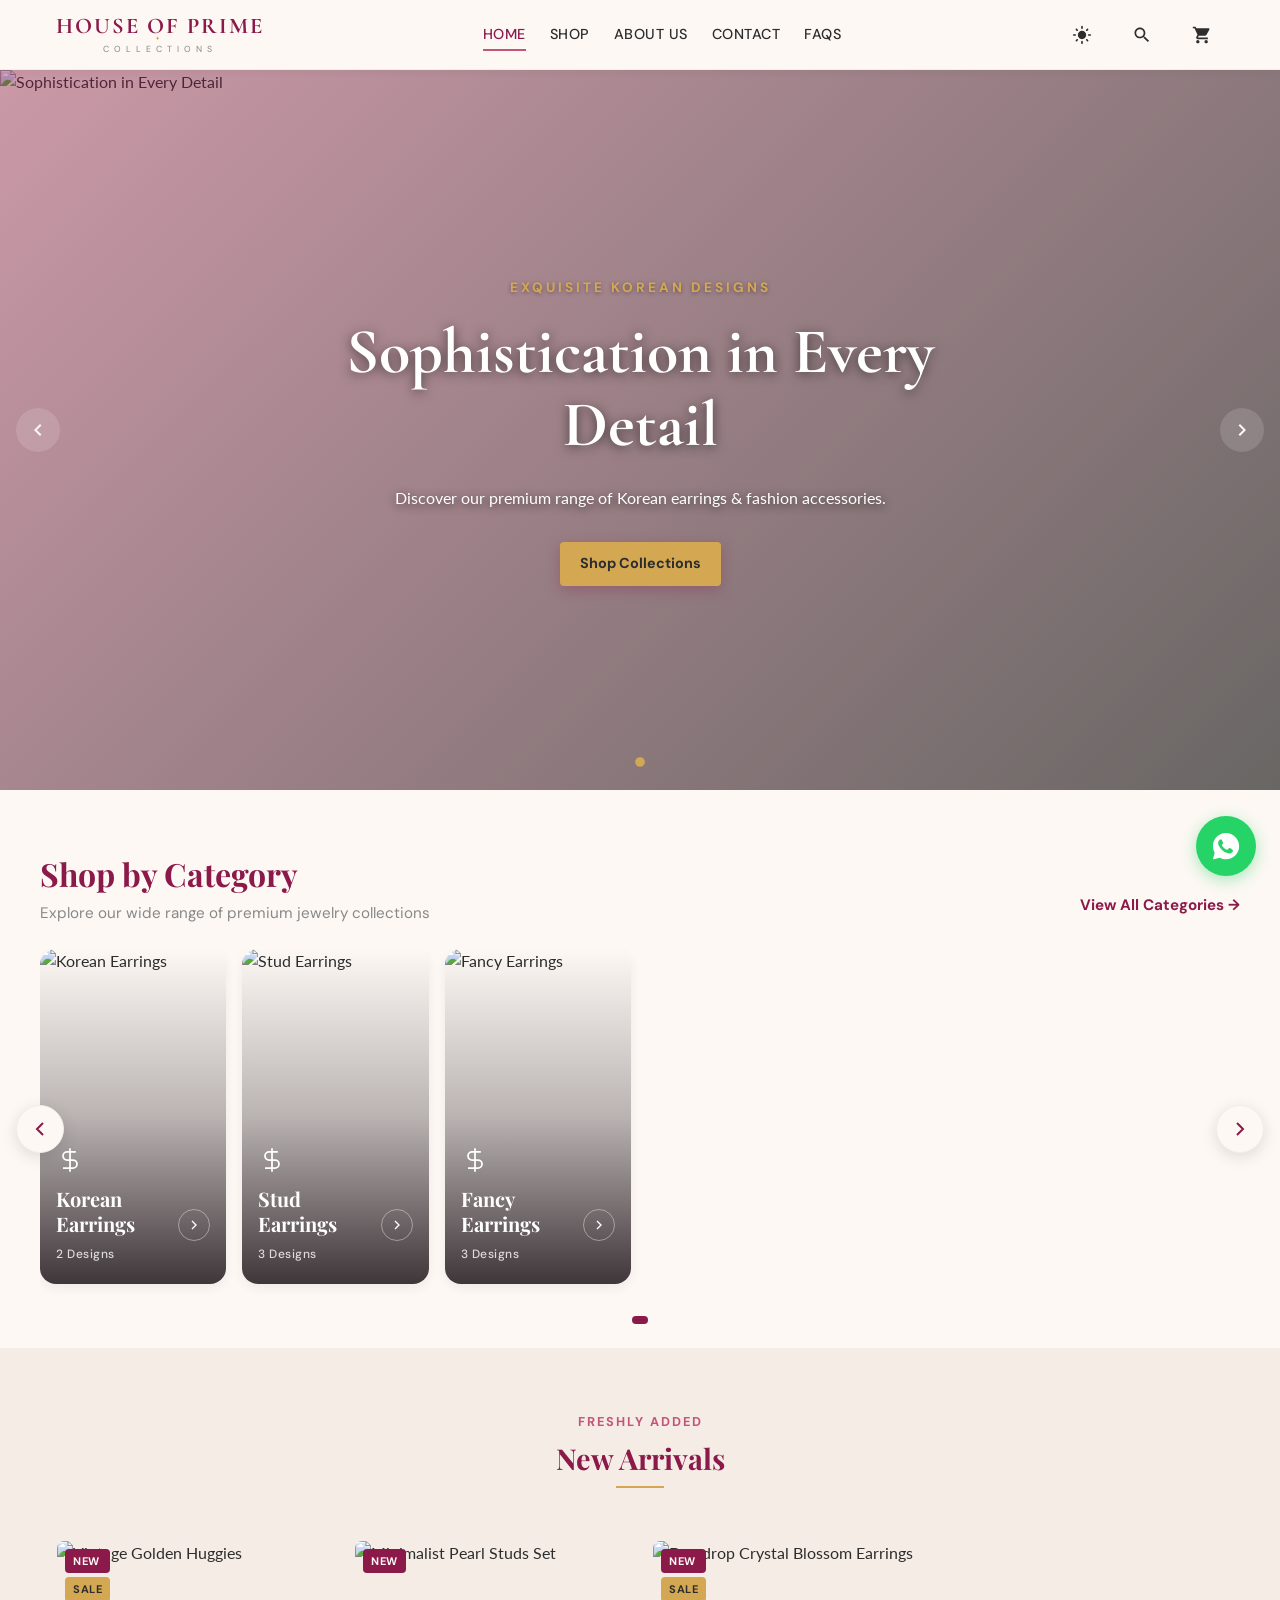
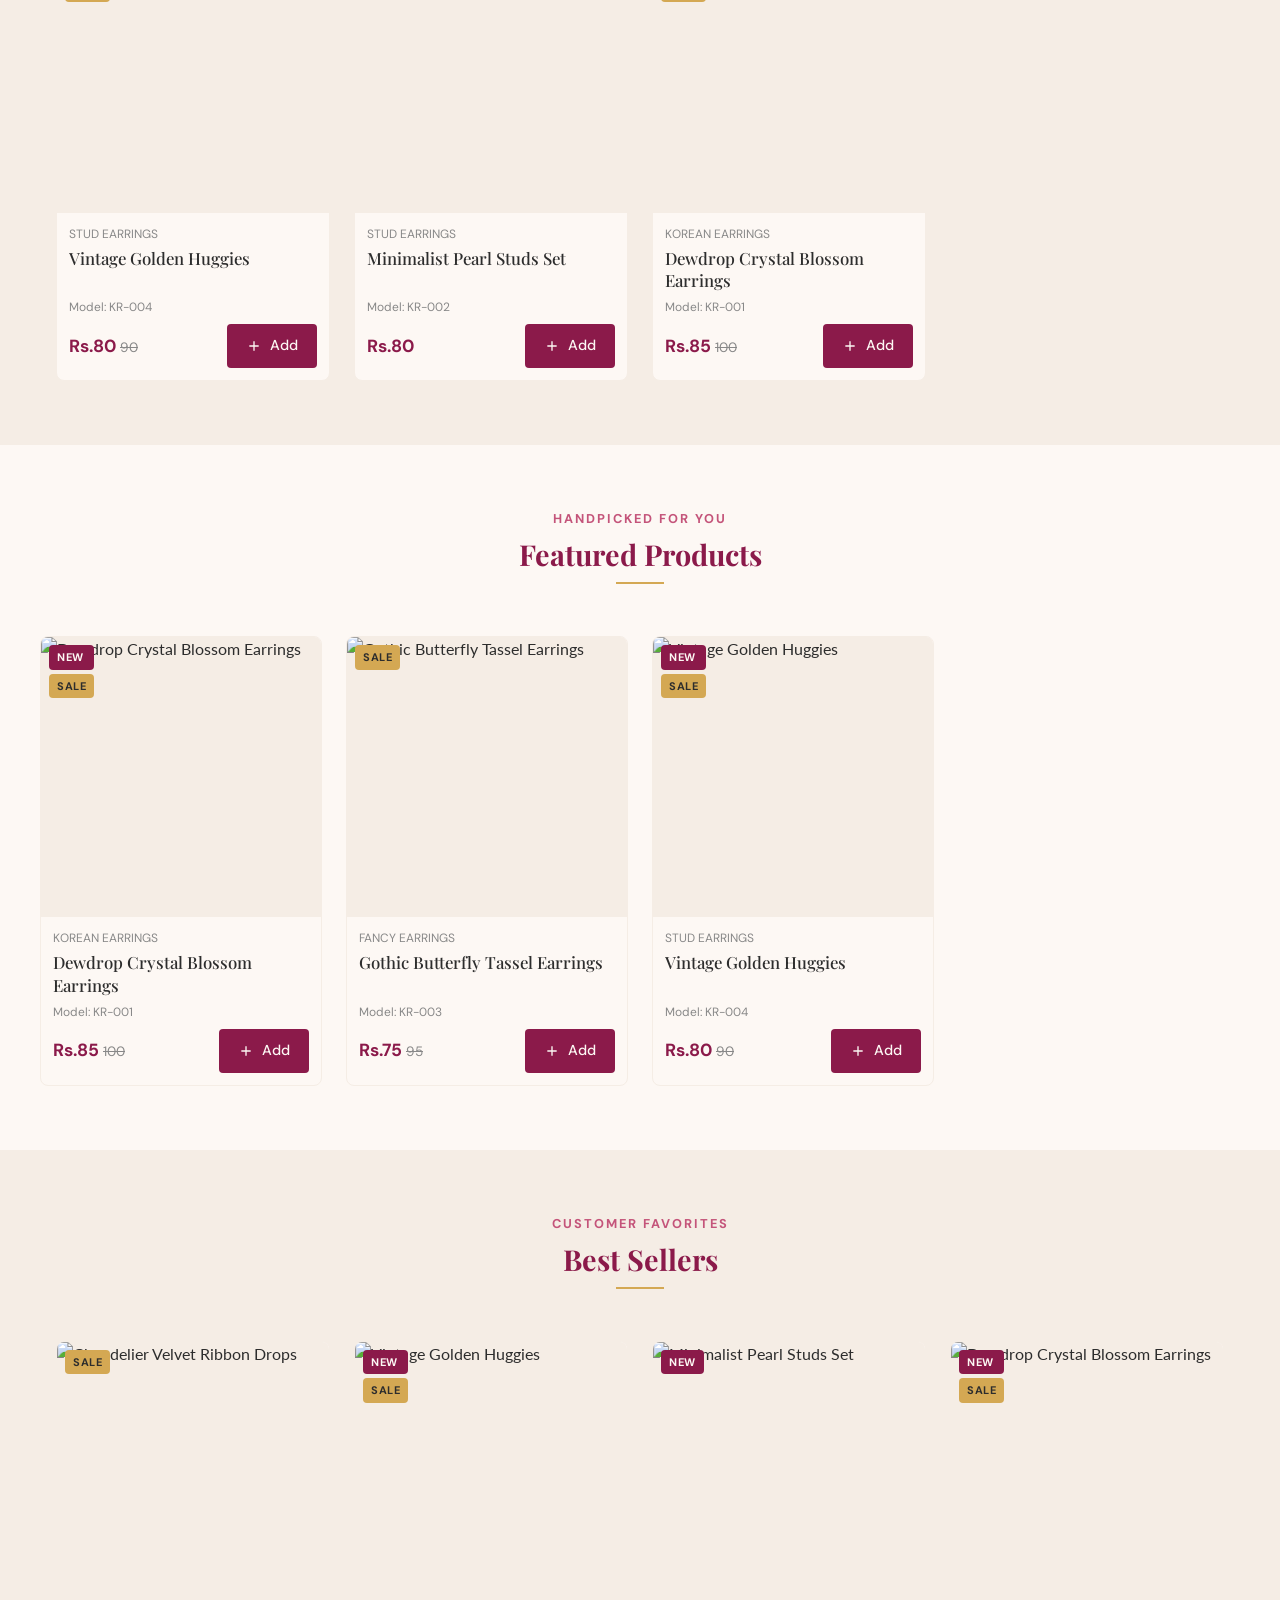
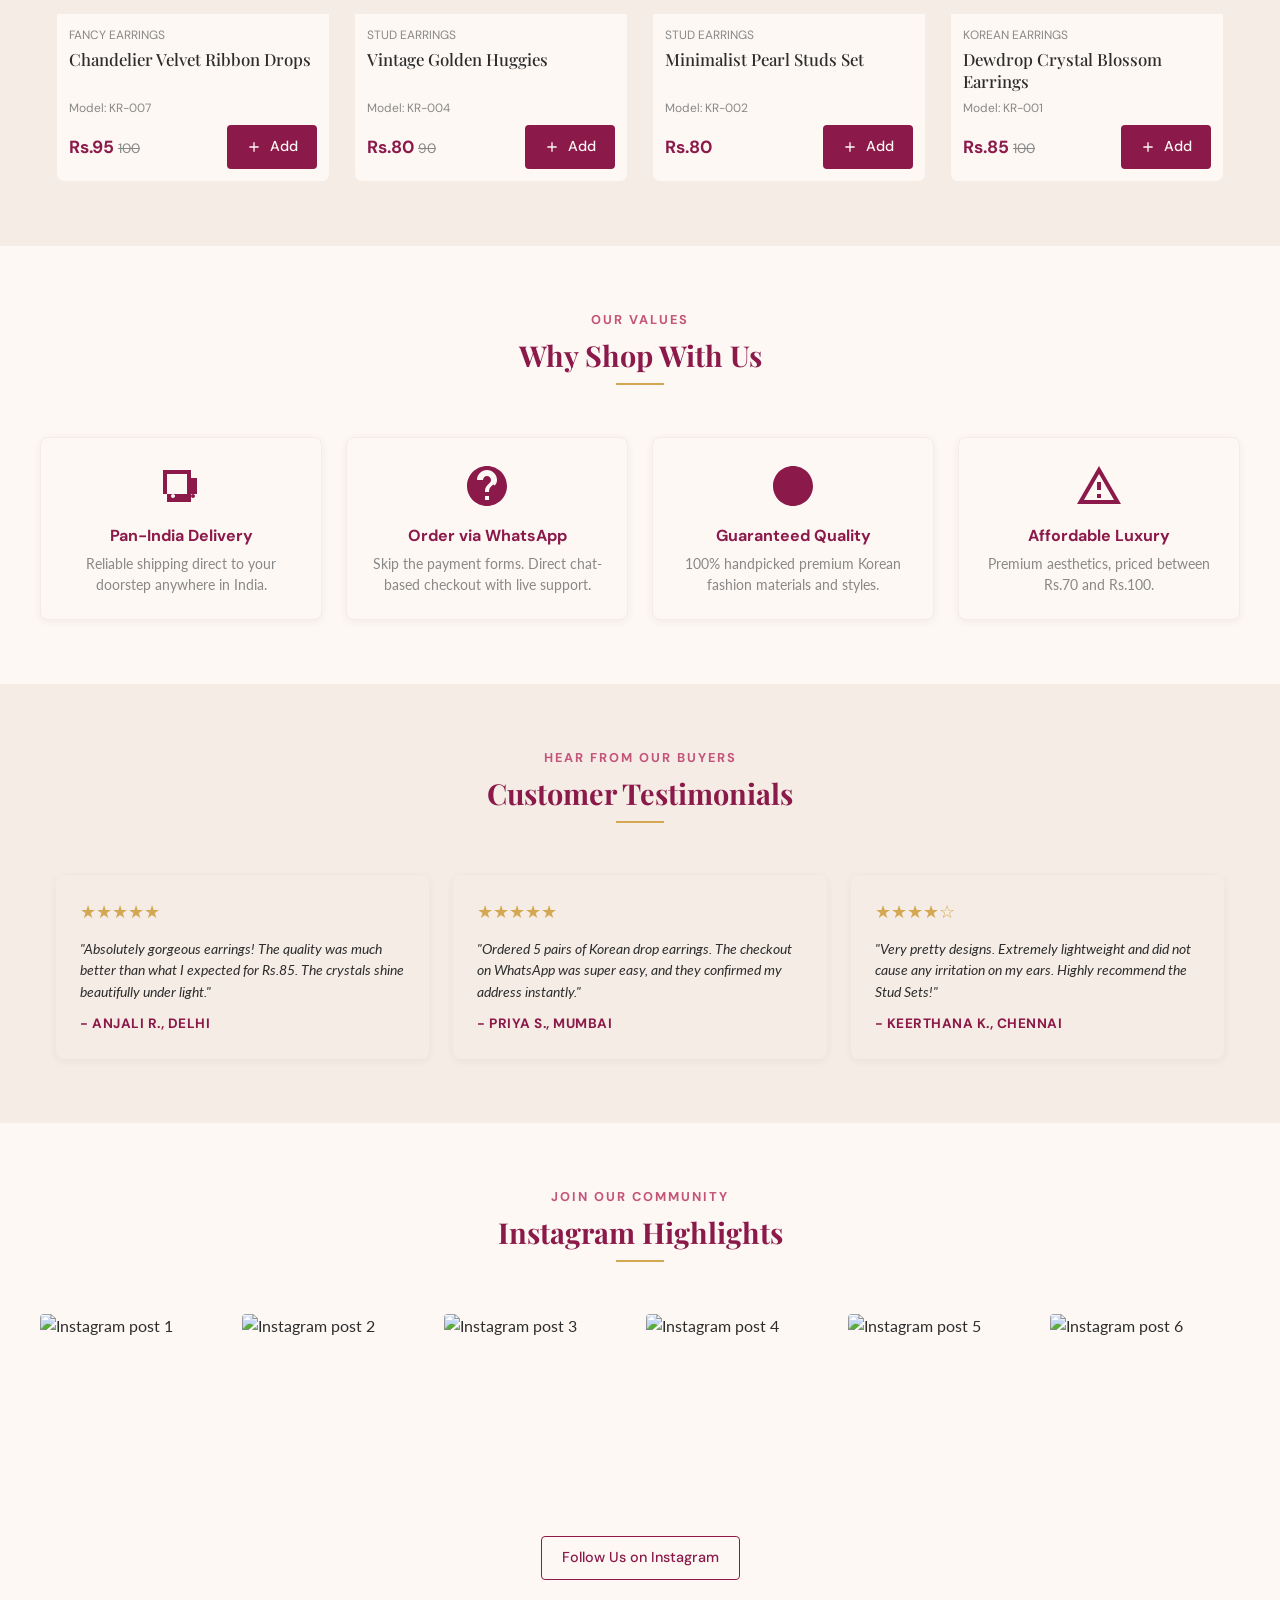
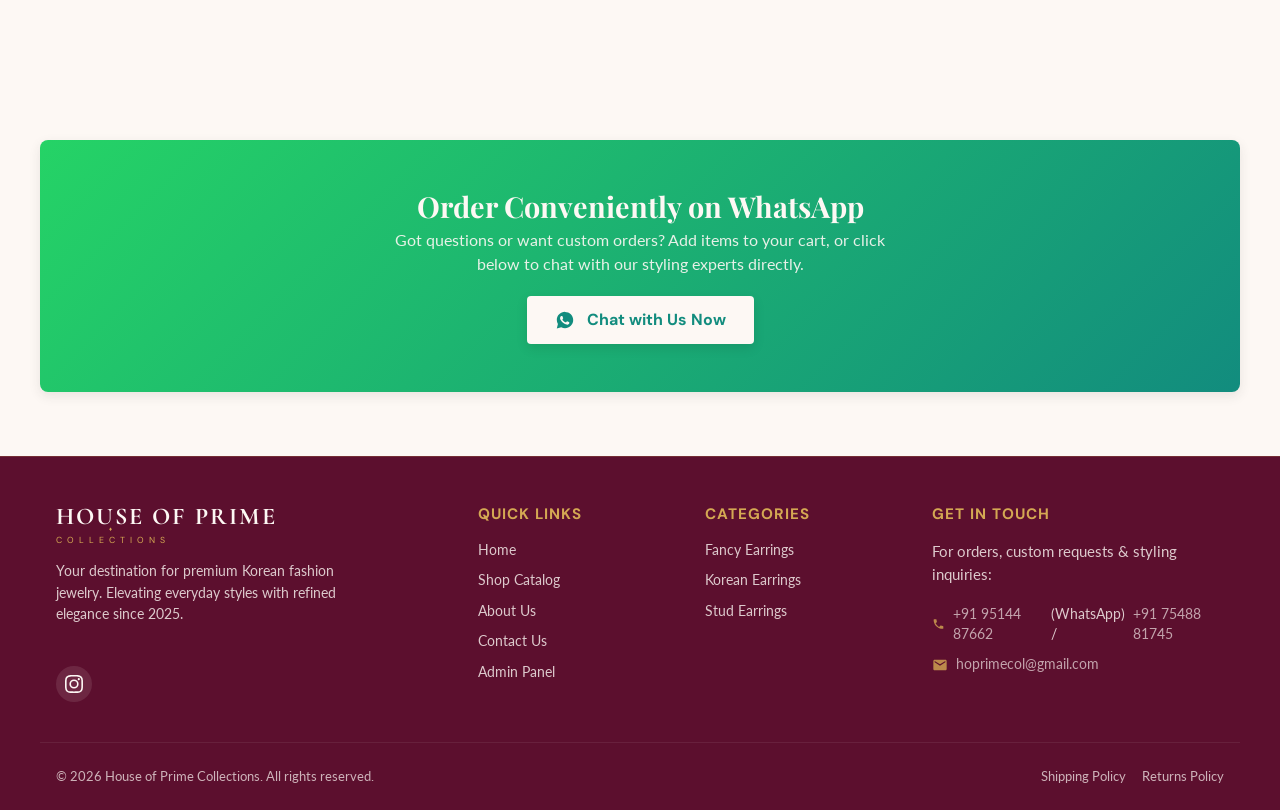
==== index.html @ c29d47ea "Fix shop product card footer alignment across uneven title lengths Cards were already equal height v" ====
<!DOCTYPE html>
<html lang="en">
<head>
  <meta charset="UTF-8">
  <meta name="viewport" content="width=device-width, initial-scale=1.0">
  <!-- Apply any saved theme before first paint to avoid a flash of the wrong theme -->
  <script>(function(){try{var t=localStorage.getItem('hop_theme');if(t==='dark'||t==='light')document.documentElement.setAttribute('data-theme',t);}catch(e){}})();</script>
  <link rel="icon" type="image/png" href="icons/icon-512.png">
  <title>House of Prime Collections | Korean Fashion Jewelry & Accessories</title>
  <meta name="description" content="Shop premium Korean fashion jewelry at Rs.70-Rs.100. Discover stylish earrings, stud earrings & fancy accessories. Order via WhatsApp.">
  <meta name="keywords" content="Korean earrings India, fashion jewelry online, stud earrings, fancy earrings, affordable jewelry">
  <link rel="manifest" href="manifest.json">
  <meta name="theme-color" content="#8B1A4A">
  
  <!-- SEO Open Graph Tags -->
  <meta property="og:type" content="website">
  <meta property="og:title" content="House of Prime Collections | Korean Fashion Jewelry">
  <meta property="og:description" content="Premium Korean earrings at affordable prices. Order on WhatsApp.">
  <meta property="og:image" content="https://images.unsplash.com/photo-1535632066927-ab7c9ab60908?w=1200&auto=format&fit=crop&q=80">
  <meta property="og:locale" content="en_IN">

  <!-- CSS Style Files -->
  <link rel="stylesheet" href="css/tokens.css?v=5">
  <link rel="stylesheet" href="css/reset.css?v=5">
  <link rel="stylesheet" href="css/global.css?v=5">
  <link rel="stylesheet" href="css/navbar.css?v=5">
  <link rel="stylesheet" href="css/footer.css?v=5">
  <link rel="stylesheet" href="css/components.css?v=5">
  <link rel="stylesheet" href="css/home.css?v=5">
</head>
<body>

  <!-- HEADER / NAVIGATION BAR -->
  <header class="header">
    <div class="container header__nav">
      <a href="index.html" class="logo" id="site-logo">
        <span class="logo__main">HOUSE OF PRIME</span>
        <span class="logo__sub">COLLECTIONS</span>
      </a>

      <button class="hamburger" aria-label="Toggle Navigation menu" aria-expanded="false">
        <span class="hamburger__line"></span>
        <span class="hamburger__line"></span>
        <span class="hamburger__line"></span>
      </button>

      <nav class="nav-menu">
        <a href="index.html" class="nav-menu__link active">Home</a>
        <a href="shop.html" class="nav-menu__link">Shop</a>
        <a href="about.html" class="nav-menu__link">About Us</a>
        <a href="contact.html" class="nav-menu__link">Contact</a>
        <a href="faq.html" class="nav-menu__link">FAQs</a>
      </nav>

      <div class="nav-actions">
        <button type="button" class="nav-actions__btn theme-toggle-btn" aria-label="Switch to dark mode">
          <svg class="theme-toggle-btn__sun" viewBox="0 0 24 24"><path d="M12 7c-2.76 0-5 2.24-5 5s2.24 5 5 5 5-2.24 5-5-2.24-5-5-5zM2 13h2c.55 0 1-.45 1-1s-.45-1-1-1H2c-.55 0-1 .45-1 1s.45 1 1 1zm18 0h2c.55 0 1-.45 1-1s-.45-1-1-1h-2c-.55 0-1 .45-1 1s.45 1 1 1zM11 2v2c0 .55.45 1 1 1s1-.45 1-1V2c0-.55-.45-1-1-1s-1 .45-1 1zm0 18v2c0 .55.45 1 1 1s1-.45 1-1v-2c0-.55-.45-1-1-1s-1 .45-1 1zM5.99 4.58c-.39-.39-1.03-.39-1.41 0-.39.39-.39 1.03 0 1.41l1.06 1.06c.39.39 1.03.39 1.41 0s.39-1.03 0-1.41L5.99 4.58zm12.37 12.37c-.39-.39-1.03-.39-1.41 0-.39.39-.39 1.03 0 1.41l1.06 1.06c.39.39 1.03.39 1.41 0 .39-.39.39-1.03 0-1.41l-1.06-1.06zm1.06-10.96c.39-.39.39-1.03 0-1.41-.39-.39-1.03-.39-1.41 0l-1.06 1.06c-.39.39-.39 1.03 0 1.41s1.03.39 1.41 0l1.06-1.06zM7.05 18.36c.39-.39.39-1.03 0-1.41-.39-.39-1.03-.39-1.41 0l-1.06 1.06c-.39.39-.39 1.03 0 1.41.39.39 1.03.39 1.41 0l1.06-1.06z"/></svg>
          <svg class="theme-toggle-btn__moon" viewBox="0 0 24 24"><path d="M12 3a9 9 0 1 0 9 9c0-.46-.04-.92-.1-1.36a5.389 5.389 0 0 1-4.4 2.26 5.403 5.403 0 0 1-3.14-9.8c-.44-.06-.9-.1-1.36-.1z"/></svg>
        </button>
        <a href="shop.html" class="nav-actions__btn" aria-label="Search Catalog">
          <svg viewBox="0 0 24 24">
            <path d="M15.5 14h-.79l-.28-.27C15.41 12.59 16 11.11 16 9.5 16 5.91 13.09 3 9.5 3S3 5.91 3 9.5 5.91 16 9.5 16c1.61 0 3.09-.59 4.23-1.57l.27.28v.79l5 4.99L20.49 19l-4.99-5zm-6 0C7.01 14 5 11.99 5 9.5S7.01 5 9.5 5 14 7.01 14 9.5 11.99 14 9.5 14z"/>
          </svg>
        </a>
        <a href="cart.html" class="nav-actions__btn cart-badge-container" aria-label="View Cart">
          <svg viewBox="0 0 24 24">
            <path d="M7 18c-1.1 0-1.99.9-1.99 2S5.9 22 7 22s2-.9 2-2-.9-2-2-2zM1 2v2h2l3.6 7.59-1.35 2.45c-.16.28-.25.61-.25.96 0 1.1.9 2 2 2h12v-2H7.42c-.14 0-.25-.11-.25-.25l.03-.12.9-1.63h7.45c.75 0 1.41-.41 1.75-1.03l3.58-6.49c.08-.14.12-.31.12-.48 0-.55-.45-1-1-1H5.21l-.94-2H1zm16 16c-1.1 0-1.99.9-1.99 2s.9 2 1.99 2 2-.9 2-2-.9-2-2-2z"/>
          </svg>
          <span class="cart-badge" style="display: none;">0</span>
        </a>
      </div>
    </div>
  </header>

  <!-- MAIN PAGE CONTENT -->
  <main>
    
    <!-- HERO BANNER CAROUSEL -->
    <section class="hero">
      <div class="hero__slider" id="hero-slider">
        <!-- Banners will be populated here dynamically via JS -->
      </div>

      <!-- Controls -->
      <button class="hero__control hero__control--prev" aria-label="Previous slide">
        <svg style="width: 24px; height: 24px; fill: currentColor;" viewBox="0 0 24 24"><path d="M15.41 7.41L14 6l-6 6 6 6 1.41-1.41L10.83 12z"/></svg>
      </button>
      <button class="hero__control hero__control--next" aria-label="Next slide">
        <svg style="width: 24px; height: 24px; fill: currentColor;" viewBox="0 0 24 24"><path d="M10 6L8.59 7.41 13.17 12l-4.58 4.59L10 18l6-6z"/></svg>
      </button>

      <!-- Dots Indicator -->
      <div class="hero__dots" id="hero-dots">
        <!-- Dots populated by JS -->
      </div>
    </section>

    <!-- PRODUCT CATEGORIES -->
    <section class="section container categories-section">
      <div class="categories-header-wrap">
        <div class="categories-header-text">
          <h2 class="categories-title">Shop by Category</h2>
          <p class="categories-subtitle">Explore our wide range of premium jewelry collections</p>
        </div>
        <a href="shop.html" class="categories-view-all desktop-only">View All Categories &rarr;</a>
      </div>
      
      <div class="categories-carousel-wrapper">
        <button class="cat-nav-btn cat-prev" id="cat-prev" aria-label="Previous categories">
          <svg viewBox="0 0 24 24" width="24" height="24" fill="none" stroke="currentColor" stroke-width="2"><polyline points="15 18 9 12 15 6"></polyline></svg>
        </button>
        
        <div class="categories-carousel" id="categories-grid">
          <!-- Populated dynamically by renderCategoryCards() in js/home.js -->
        </div>
        
        <button class="cat-nav-btn cat-next" id="cat-next" aria-label="Next categories">
          <svg viewBox="0 0 24 24" width="24" height="24" fill="none" stroke="currentColor" stroke-width="2"><polyline points="9 18 15 12 9 6"></polyline></svg>
        </button>
      </div>
      
      <!-- Dots indicator -->
      <div class="cat-dots" id="cat-dots">
        <span class="cat-dot active" data-index="0"></span>
        <span class="cat-dot" data-index="1"></span>
        <span class="cat-dot" data-index="2"></span>
      </div>

      <a href="shop.html" class="categories-view-all mobile-only btn-block" style="text-align: center; margin-top: 16px; border: 1px solid var(--primary-rose); padding: 12px; border-radius: 8px; color: var(--primary-rose); font-weight: 600;">View All Categories &rarr;</a>
    </section>

    <!-- NEW ARRIVALS -->
    <section class="section section--cream">
      <div class="container">
        <div class="section__header">
          <span class="section__subtitle">Freshly Added</span>
          <h2 class="section__title">New Arrivals</h2>
        </div>
        <div class="product-row" id="new-arrivals-row">
          <!-- Loaded Dynamically by JS -->
        </div>
      </div>
    </section>

    <!-- FEATURED PRODUCTS -->
    <section class="section container">
      <div class="section__header">
        <span class="section__subtitle">Handpicked For You</span>
        <h2 class="section__title">Featured Products</h2>
      </div>
      <div class="product-row" id="featured-row">
        <!-- Loaded Dynamically by JS -->
      </div>
    </section>

    <!-- BEST SELLERS -->
    <section class="section section--cream">
      <div class="container">
        <div class="section__header">
          <span class="section__subtitle">Customer Favorites</span>
          <h2 class="section__title">Best Sellers</h2>
        </div>
        <div class="product-row" id="best-sellers-row">
          <!-- Loaded Dynamically by JS -->
        </div>
      </div>
    </section>

    <!-- WHY CHOOSE US -->
    <section class="section container">
      <div class="section__header">
        <span class="section__subtitle">Our Values</span>
        <h2 class="section__title">Why Shop With Us</h2>
      </div>
      <div class="why-grid">
        
        <!-- Feature 1 -->
        <div class="why-card">
          <div class="why-card__icon">
            <svg viewBox="0 0 24 24">
              <path d="M20 8h-3V4H3v12h2v4h12v-4h3V8zm-12 8H5V6h10v10H8zm10 2c-.55 0-1-.45-1-1s.45-1 1-1 1 .45 1 1-.45 1-1 1zm-10 0c-.55 0-1-.45-1-1s.45-1 1-1 1 .45 1 1-.45 1-1 1zm12-7h-2v3h2V9z"/>
            </svg>
          </div>
          <h3 class="why-card__title">Pan-India Delivery</h3>
          <p class="why-card__desc">Reliable shipping direct to your doorstep anywhere in India.</p>
        </div>

        <!-- Feature 2 -->
        <div class="why-card">
          <div class="why-card__icon">
            <svg viewBox="0 0 24 24">
              <path d="M12 2C6.48 2 2 6.48 2 12s4.48 10 10 10 10-4.48 10-10S17.52 2 12 2zm1 17h-2v-2h2v2zm2.07-7.75l-.9.92C13.45 12.9 13 13.5 13 15h-2v-.5c0-1.1.45-2.1 1.17-2.83l1.24-1.26c.37-.36.59-.86.59-1.41 0-1.1-.9-2-2-2s-2 .9-2 2H7c0-2.76 2.24-5 5-5s5 2.24 5 5c0 1.04-.42 1.99-1.07 2.75z"/>
            </svg>
          </div>
          <h3 class="why-card__title">Order via WhatsApp</h3>
          <p class="why-card__desc">Skip the payment forms. Direct chat-based checkout with live support.</p>
        </div>

        <!-- Feature 3 -->
        <div class="why-card">
          <div class="why-card__icon">
            <svg viewBox="0 0 24 24">
              <path d="M12 22c5.52 0 10-4.48 10-10S17.52 2 12 2 2 6.48 2 12s4.48 10 10 10zm1-15h-2v6h2V7zm0 8h-2v2h2v-2z"/>
            </svg>
          </div>
          <h3 class="why-card__title">Guaranteed Quality</h3>
          <p class="why-card__desc">100% handpicked premium Korean fashion materials and styles.</p>
        </div>

        <!-- Feature 4 -->
        <div class="why-card">
          <div class="why-card__icon">
            <svg viewBox="0 0 24 24">
              <path d="M12 2L1 21h22L12 2zm0 3.99L19.53 19H4.47L12 5.99zM13 16h-2v2h2v-2zm0-6h-2v4h2v-4z"/>
            </svg>
          </div>
          <h3 class="why-card__title">Affordable Luxury</h3>
          <p class="why-card__desc">Premium aesthetics, priced between Rs.70 and Rs.100.</p>
        </div>

      </div>
    </section>

    <!-- CUSTOMER REVIEWS -->
    <section class="section section--cream">
      <div class="container">
        <div class="section__header">
          <span class="section__subtitle">Hear From Our Buyers</span>
          <h2 class="section__title">Customer Testimonials</h2>
        </div>
        <div class="reviews-grid">
          
          <div class="review-card">
            <div class="review-card__stars">&#9733;&#9733;&#9733;&#9733;&#9733;</div>
            <p class="review-card__text">"Absolutely gorgeous earrings! The quality was much better than what I expected for Rs.85. The crystals shine beautifully under light."</p>
            <div class="review-card__author">- Anjali R., Delhi</div>
          </div>

          <div class="review-card">
            <div class="review-card__stars">&#9733;&#9733;&#9733;&#9733;&#9733;</div>
            <p class="review-card__text">"Ordered 5 pairs of Korean drop earrings. The checkout on WhatsApp was super easy, and they confirmed my address instantly."</p>
            <div class="review-card__author">- Priya S., Mumbai</div>
          </div>

          <div class="review-card">
            <div class="review-card__stars">&#9733;&#9733;&#9733;&#9733;&#9734;</div>
            <p class="review-card__text">"Very pretty designs. Extremely lightweight and did not cause any irritation on my ears. Highly recommend the Stud Sets!"</p>
            <div class="review-card__author">- Keerthana K., Chennai</div>
          </div>

        </div>
      </div>
    </section>

    <!-- INSTAGRAM GALLERY -->
    <section class="section container">
      <div class="section__header">
        <span class="section__subtitle">Join Our Community</span>
        <h2 class="section__title">Instagram Highlights</h2>
      </div>
      <div class="instagram-grid">
        <div class="instagram-item">
          <img class="instagram-item__img" src="https://images.unsplash.com/photo-1535632066927-ab7c9ab60908?w=300&auto=format&fit=crop&q=80" alt="Instagram post 1">
          <div class="instagram-item__overlay">
            <svg viewBox="0 0 24 24"><path d="M12 2.163c3.204 0 3.584.012 4.85.07 3.252.148 4.771 1.691 4.919 4.919.058 1.265.069 1.645.069 4.849 0 3.205-.012 3.584-.069 4.849-.149 3.225-1.664 4.771-4.919 4.919-1.266.058-1.644.07-4.85.07-3.204 0-3.584-.012-4.849-.07-3.26-.149-4.771-1.699-4.919-4.92-.058-1.265-.07-1.644-.07-4.849 0-3.204.013-3.583.07-4.849.149-3.227 1.664-4.771 4.919-4.919 1.266-.057 1.645-.069 4.849-.069zM12 0C8.741 0 8.333.014 7.053.072 2.695.272.273 2.69.073 7.051.014 8.333 0 8.741 0 12c0 3.259.014 3.668.072 4.948.2 4.358 2.618 6.78 6.98 6.98 1.281.058 1.689.072 4.948.072 3.259 0 3.668-.014 4.948-.072 4.354-.2 6.782-2.618 6.979-6.98.059-1.28.073-1.689.073-4.948 0-3.259-.014-3.667-.072-4.947-.196-4.354-2.617-6.78-6.979-6.98C15.668.014 15.259 0 12 0zm0 5.838a6.162 6.162 0 100 12.324 6.162 6.162 0 000-12.324zM12 16a4 4 0 110-8 4 4 0 010 8zm6.406-11.845a1.44 1.44 0 100 2.881 1.44 1.44 0 000-2.881z"/></svg>
          </div>
        </div>
        <div class="instagram-item">
          <img class="instagram-item__img" src="https://images.unsplash.com/photo-1599643478518-a784e5dc4c8f?w=300&auto=format&fit=crop&q=80" alt="Instagram post 2">
          <div class="instagram-item__overlay">
            <svg viewBox="0 0 24 24"><path d="M12 2.163c3.204 0 3.584.012 4.85.07 3.252.148 4.771 1.691 4.919 4.919.058 1.265.069 1.645.069 4.849 0 3.205-.012 3.584-.069 4.849-.149 3.225-1.664 4.771-4.919 4.919-1.266.058-1.644.07-4.85.07-3.204 0-3.584-.012-4.849-.07-3.26-.149-4.771-1.699-4.919-4.92-.058-1.265-.07-1.644-.07-4.849 0-3.204.013-3.583.07-4.849.149-3.227 1.664-4.771 4.919-4.919 1.266-.057 1.645-.069 4.849-.069zM12 0C8.741 0 8.333.014 7.053.072 2.695.272.273 2.69.073 7.051.014 8.333 0 8.741 0 12c0 3.259.014 3.668.072 4.948.2 4.358 2.618 6.78 6.98 6.98 1.281.058 1.689.072 4.948.072 3.259 0 3.668-.014 4.948-.072 4.354-.2 6.782-2.618 6.979-6.98.059-1.28.073-1.689.073-4.948 0-3.259-.014-3.667-.072-4.947-.196-4.354-2.617-6.78-6.979-6.98C15.668.014 15.259 0 12 0zm0 5.838a6.162 6.162 0 100 12.324 6.162 6.162 0 000-12.324zM12 16a4 4 0 110-8 4 4 0 010 8zm6.406-11.845a1.44 1.44 0 100 2.881 1.44 1.44 0 000-2.881z"/></svg>
          </div>
        </div>
        <div class="instagram-item">
          <img class="instagram-item__img" src="https://images.unsplash.com/photo-1635767798638-3e25273a8236?w=300&auto=format&fit=crop&q=80" alt="Instagram post 3">
          <div class="instagram-item__overlay">
            <svg viewBox="0 0 24 24"><path d="M12 2.163c3.204 0 3.584.012 4.85.07 3.252.148 4.771 1.691 4.919 4.919.058 1.265.069 1.645.069 4.849 0 3.205-.012 3.584-.069 4.849-.149 3.225-1.664 4.771-4.919 4.919-1.266.058-1.644.07-4.85.07-3.204 0-3.584-.012-4.849-.07-3.26-.149-4.771-1.699-4.919-4.92-.058-1.265-.07-1.644-.07-4.849 0-3.204.013-3.583.07-4.849.149-3.227 1.664-4.771 4.919-4.919 1.266-.057 1.645-.069 4.849-.069zM12 0C8.741 0 8.333.014 7.053.072 2.695.272.273 2.69.073 7.051.014 8.333 0 8.741 0 12c0 3.259.014 3.668.072 4.948.2 4.358 2.618 6.78 6.98 6.98 1.281.058 1.689.072 4.948.072 3.259 0 3.668-.014 4.948-.072 4.354-.2 6.782-2.618 6.979-6.98.059-1.28.073-1.689.073-4.948 0-3.259-.014-3.667-.072-4.947-.196-4.354-2.617-6.78-6.979-6.98C15.668.014 15.259 0 12 0zm0 5.838a6.162 6.162 0 100 12.324 6.162 6.162 0 000-12.324zM12 16a4 4 0 110-8 4 4 0 010 8zm6.406-11.845a1.44 1.44 0 100 2.881 1.44 1.44 0 000-2.881z"/></svg>
          </div>
        </div>
        <div class="instagram-item">
          <img class="instagram-item__img" src="https://images.unsplash.com/photo-1617038260897-41a1f14a8ca0?w=300&auto=format&fit=crop&q=80" alt="Instagram post 4">
          <div class="instagram-item__overlay">
            <svg viewBox="0 0 24 24"><path d="M12 2.163c3.204 0 3.584.012 4.85.07 3.252.148 4.771 1.691 4.919 4.919.058 1.265.069 1.645.069 4.849 0 3.205-.012 3.584-.069 4.849-.149 3.225-1.664 4.771-4.919 4.919-1.266.058-1.644.07-4.85.07-3.204 0-3.584-.012-4.849-.07-3.26-.149-4.771-1.699-4.919-4.92-.058-1.265-.07-1.644-.07-4.849 0-3.204.013-3.583.07-4.849.149-3.227 1.664-4.771 4.919-4.919 1.266-.057 1.645-.069 4.849-.069zM12 0C8.741 0 8.333.014 7.053.072 2.695.272.273 2.69.073 7.051.014 8.333 0 8.741 0 12c0 3.259.014 3.668.072 4.948.2 4.358 2.618 6.78 6.98 6.98 1.281.058 1.689.072 4.948.072 3.259 0 3.668-.014 4.948-.072 4.354-.2 6.782-2.618 6.979-6.98.059-1.28.073-1.689.073-4.948 0-3.259-.014-3.667-.072-4.947-.196-4.354-2.617-6.78-6.979-6.98C15.668.014 15.259 0 12 0zm0 5.838a6.162 6.162 0 100 12.324 6.162 6.162 0 000-12.324zM12 16a4 4 0 110-8 4 4 0 010 8zm6.406-11.845a1.44 1.44 0 100 2.881 1.44 1.44 0 000-2.881z"/></svg>
          </div>
        </div>
        <div class="instagram-item">
          <img class="instagram-item__img" src="https://images.unsplash.com/photo-1605100804763-247f67b3557e?w=300&auto=format&fit=crop&q=80" alt="Instagram post 5">
          <div class="instagram-item__overlay">
            <svg viewBox="0 0 24 24"><path d="M12 2.163c3.204 0 3.584.012 4.85.07 3.252.148 4.771 1.691 4.919 4.919.058 1.265.069 1.645.069 4.849 0 3.205-.012 3.584-.069 4.849-.149 3.225-1.664 4.771-4.919 4.919-1.266.058-1.644.07-4.85.07-3.204 0-3.584-.012-4.849-.07-3.26-.149-4.771-1.699-4.919-4.92-.058-1.265-.07-1.644-.07-4.849 0-3.204.013-3.583.07-4.849.149-3.227 1.664-4.771 4.919-4.919 1.266-.057 1.645-.069 4.849-.069zM12 0C8.741 0 8.333.014 7.053.072 2.695.272.273 2.69.073 7.051.014 8.333 0 8.741 0 12c0 3.259.014 3.668.072 4.948.2 4.358 2.618 6.78 6.98 6.98 1.281.058 1.689.072 4.948.072 3.259 0 3.668-.014 4.948-.072 4.354-.2 6.782-2.618 6.979-6.98.059-1.28.073-1.689.073-4.948 0-3.259-.014-3.667-.072-4.947-.196-4.354-2.617-6.78-6.979-6.98C15.668.014 15.259 0 12 0zm0 5.838a6.162 6.162 0 100 12.324 6.162 6.162 0 000-12.324zM12 16a4 4 0 110-8 4 4 0 010 8zm6.406-11.845a1.44 1.44 0 100 2.881 1.44 1.44 0 000-2.881z"/></svg>
          </div>
        </div>
        <div class="instagram-item">
          <img class="instagram-item__img" src="https://images.unsplash.com/photo-1599643478518-a784e5dc4c8f?w=300&auto=format&fit=crop&q=80" alt="Instagram post 6">
          <div class="instagram-item__overlay">
            <svg viewBox="0 0 24 24"><path d="M12 2.163c3.204 0 3.584.012 4.85.07 3.252.148 4.771 1.691 4.919 4.919.058 1.265.069 1.645.069 4.849 0 3.205-.012 3.584-.069 4.849-.149 3.225-1.664 4.771-4.919 4.919-1.266.058-1.644.07-4.85.07-3.204 0-3.584-.012-4.849-.07-3.26-.149-4.771-1.699-4.919-4.92-.058-1.265-.07-1.644-.07-4.849 0-3.204.013-3.583.07-4.849.149-3.227 1.664-4.771 4.919-4.919 1.266-.057 1.645-.069 4.849-.069zM12 0C8.741 0 8.333.014 7.053.072 2.695.272.273 2.69.073 7.051.014 8.333 0 8.741 0 12c0 3.259.014 3.668.072 4.948.2 4.358 2.618 6.78 6.98 6.98 1.281.058 1.689.072 4.948.072 3.259 0 3.668-.014 4.948-.072 4.354-.2 6.782-2.618 6.979-6.98.059-1.28.073-1.689.073-4.948 0-3.259-.014-3.667-.072-4.947-.196-4.354-2.617-6.78-6.979-6.98C15.668.014 15.259 0 12 0zm0 5.838a6.162 6.162 0 100 12.324 6.162 6.162 0 000-12.324zM12 16a4 4 0 110-8 4 4 0 010 8zm6.406-11.845a1.44 1.44 0 100 2.881 1.44 1.44 0 000-2.881z"/></svg>
          </div>
        </div>
      </div>
      <div class="text-center">
        <a href="https://www.instagram.com/houseofprime.jewels?utm_source=ig_web_button_share_sheet&igsh=ZDNlZDc0MzIxNw==" target="_blank" class="btn btn-outline">Follow Us on Instagram</a>
      </div>
    </section>

    <!-- WHATSAPP CALL TO ACTION BANNER -->
    <section class="section container">
      <div class="wa-banner">
        <div>
          <h2 class="wa-banner__title">Order Conveniently on WhatsApp</h2>
          <p class="wa-banner__desc">Got questions or want custom orders? Add items to your cart, or click below to chat with our styling experts directly.</p>
        </div>
        <a href="#" target="_blank" class="btn wa-banner__btn" id="wa-cta-btn">
          <svg style="width: 20px; height: 20px; fill: currentColor; margin-right: 4px;" viewBox="0 0 24 24">
            <path d="M12.012 2.163c-5.419 0-9.829 4.41-9.829 9.829 0 1.732.451 3.42 1.309 4.912L2.163 22.16l5.309-1.393c1.444.787 3.073 1.203 4.54 1.203h.001c5.421 0 9.83-4.411 9.83-9.83 0-2.628-1.023-5.097-2.88-6.956-1.857-1.858-4.325-2.88-6.951-2.88zm4.992 13.916c-.274.773-1.353 1.411-1.854 1.503-.496.091-.989.176-3.177-.729-2.796-1.156-4.597-4.004-4.737-4.188-.139-.186-1.134-1.509-1.134-2.879 0-1.37.718-2.043.973-2.317.254-.274.556-.342.742-.342h.53c.159 0 .373-.06.583.456.219.539.752 1.839.818 1.975.066.136.109.294.018.474-.09.18-.136.294-.273.456-.136.162-.284.359-.406.49-.136.147-.278.307-.119.581.159.273.707 1.166 1.517 1.888 1.044.93 1.92 1.218 2.193 1.354.273.136.43.113.59-.071.16-.184.685-.798.868-1.071.182-.273.364-.227.614-.136.251.091 1.597.752 1.87 1.026.273.273.455.41.523.525.068.115.068.66-.206 1.433z"/>
          </svg>
          Chat with Us Now
        </a>
      </div>
    </section>

  </main>

  <!-- FOOTER -->
  <footer class="footer">
    <div class="container footer__grid">
      
      <!-- Brand column -->
      <div class="footer__col">
        <a href="index.html" class="logo footer-logo">
          <span class="logo__main">HOUSE OF PRIME</span>
          <span class="logo__sub">COLLECTIONS</span>
        </a>
        <p class="footer__desc">Your destination for premium Korean fashion jewelry. Elevating everyday styles with refined elegance since 2025.</p>
        <div class="footer__socials">
          <a href="https://www.instagram.com/houseofprime.jewels?utm_source=ig_web_button_share_sheet&igsh=ZDNlZDc0MzIxNw==" class="footer__social-btn" aria-label="Instagram">
            <svg viewBox="0 0 24 24"><path d="M12 2.163c3.204 0 3.584.012 4.85.07 3.252.148 4.771 1.691 4.919 4.919.058 1.265.069 1.645.069 4.849 0 3.205-.012 3.584-.069 4.849-.149 3.225-1.664 4.771-4.919 4.919-1.266.058-1.644.07-4.85.07-3.204 0-3.584-.012-4.849-.07-3.26-.149-4.771-1.699-4.919-4.92-.058-1.265-.07-1.644-.07-4.849 0-3.204.013-3.583.07-4.849.149-3.227 1.664-4.771 4.919-4.919 1.266-.057 1.645-.069 4.849-.069zM12 0C8.741 0 8.333.014 7.053.072 2.695.272.273 2.69.073 7.051.014 8.333 0 8.741 0 12c0 3.259.014 3.668.072 4.948.2 4.358 2.618 6.78 6.98 6.98 1.281.058 1.689.072 4.948.072 3.259 0 3.668-.014 4.948-.072 4.354-.2 6.782-2.618 6.979-6.98.059-1.28.073-1.689.073-4.948 0-3.259-.014-3.667-.072-4.947-.196-4.354-2.617-6.78-6.979-6.98C15.668.014 15.259 0 12 0zm0 5.838a6.162 6.162 0 100 12.324 6.162 6.162 0 000-12.324zM12 16a4 4 0 110-8 4 4 0 010 8zm6.406-11.845a1.44 1.44 0 100 2.881 1.44 1.44 0 000-2.881z"/></svg>
          </a>
        </div>
      </div>

      <!-- Quick links -->
      <div class="footer__col">
        <h3 class="footer__title">Quick Links</h3>
        <div class="footer__links">
          <a href="index.html" class="footer__link">Home</a>
          <a href="shop.html" class="footer__link">Shop Catalog</a>
          <a href="about.html" class="footer__link">About Us</a>
          <a href="contact.html" class="footer__link">Contact Us</a>
          <a href="admin.html" class="footer__link">Admin Panel</a>
        </div>
      </div>

      <!-- Categories -->
      <div class="footer__col">
        <h3 class="footer__title">Categories</h3>
        <div class="footer__links" id="footer-categories-list">
          <a href="shop.html?category=Korean%20Earrings" class="footer__link">Korean Earrings</a>
        </div>
      </div>

      <!-- Contact details -->
      <div class="footer__col">
        <h3 class="footer__title">Get In Touch</h3>
        <div class="footer__contact-info">
          <p style="margin-bottom: 8px;">For orders, custom requests & styling inquiries:</p>
          <span style="display: flex; align-items: center; gap: 8px;">
            <svg style="width: 16px; height: 16px; fill: var(--champagne-gold);" viewBox="0 0 24 24"><path d="M6.62 10.79c1.44 2.83 3.76 5.14 6.59 6.59l2.2-2.2c.27-.27.67-.36 1.01-.24 1.12.37 2.33.57 3.57.57.55 0 1 .45 1 1V20c0 .55-.45 1-1 1-9.39 0-17-7.61-17-17 0-.55.45-1 1-1h3.5c.55 0 1 .45 1 1 0 1.25.2 2.45.57 3.57.11.35.03.74-.25 1.02l-2.2 2.2z"/></svg>
            <a href="#" id="footer-phone-primary" class="footer__link" style="color: inherit;">+91 95144 87662</a> (WhatsApp) / <a href="#" id="footer-phone-secondary" class="footer__link" style="color: inherit;">+91 75488 81745</a>
          </span>
          <span style="display: flex; align-items: center; gap: 8px;">
            <svg style="width: 16px; height: 16px; fill: var(--champagne-gold);" viewBox="0 0 24 24"><path d="M20 4H4c-1.1 0-1.99.9-1.99 2L2 18c0 1.1.9 2 2 2h16c1.1 0 2-.9 2-2V6c0-1.1-.9-2-2-2zm0 4l-8 5-8-5V6l8 5 8-5v2z"/></svg>
            <a href="#" id="footer-email" class="footer__link" style="color: inherit;">hoprimecol@gmail.com</a>
          </span>
        </div>
      </div>

    </div>

    <!-- Footer Bottom -->
    <div class="container footer__bottom">
      <span>&copy; <span id="footer-year">2026</span> House of Prime Collections. All rights reserved.</span>
      <div class="footer__bottom-links">
        <a href="policy.html?tab=shipping" class="footer__bottom-link">Shipping Policy</a>
        <a href="policy.html?tab=returns" class="footer__bottom-link">Returns Policy</a>
      </div>
    </div>
  </footer>

  <!-- FLOATING WHATSAPP BUTTON -->
  <a href="#" class="whatsapp-float" aria-label="Chat with us on WhatsApp" target="_blank">
    <svg viewBox="0 0 24 24">
      <path d="M12.012 2.163c-5.419 0-9.829 4.41-9.829 9.829 0 1.732.451 3.42 1.309 4.912L2.163 22.16l5.309-1.393c1.444.787 3.073 1.203 4.54 1.203h.001c5.421 0 9.83-4.411 9.83-9.83 0-2.628-1.023-5.097-2.88-6.956-1.857-1.858-4.325-2.88-6.951-2.88zm4.992 13.916c-.274.773-1.353 1.411-1.854 1.503-.496.091-.989.176-3.177-.729-2.796-1.156-4.597-4.004-4.737-4.188-.139-.186-1.134-1.509-1.134-2.879 0-1.37.718-2.043.973-2.317.254-.274.556-.342.742-.342h.53c.159 0 .373-.06.583.456.219.539.752 1.839.818 1.975.066.136.109.294.018.474-.09.18-.136.294-.273.456-.136.162-.284.359-.406.49-.136.147-.278.307-.119.581.159.273.707 1.166 1.517 1.888 1.044.93 1.92 1.218 2.193 1.354.273.136.43.113.59-.071.16-.184.685-.798.868-1.071.182-.273.364-.227.614-.136.251.091 1.597.752 1.87 1.026.273.273.455.41.523.525.068.115.068.66-.206 1.433z"/>
    </svg>
  </a>

  <!-- utils — load first so all page scripts can use them -->
  <script src="js/utils/sanitize.js?v=5" defer></script>
  <script src="js/utils/debounce.js?v=5" defer></script>
  <script src="js/utils/logger.js?v=5" defer></script>
  <script src="js/theme.js?v=5" defer></script>
  <script src="js/utils/validator.js?v=5" defer></script>
  <script src="js/utils/formatter.js?v=5" defer></script>
  <!-- core scripts -->
    <!-- shared services & ui -->
  <script src="js/services/ImageService.js?v=5" defer></script>
  <script src="js/ui/Toast.js?v=5" defer></script>
  <script src="js/ui/Skeleton.js?v=5" defer></script>
  <script src="js/ui/ProductCard.js?v=5" defer></script>
  <!-- core scripts -->
  <script src="js/config.js?v=5" defer></script>
  <script src="js/lib/data.js?v=5" defer></script>
  <script src="js/lib/sheetsWriter.js?v=5" defer></script>
  <script src="js/services/CartService.js?v=5" defer></script>
  <script src="js/cart.js?v=5" defer></script>
  <script src="js/whatsapp.js?v=5" defer></script>
  <script src="js/site-info.js?v=5" defer></script>
  <script src="js/home.js?v=5" defer></script>
  <script src="js/admin-controls.js?v=5" defer></script>
</body>
</html>
---- css/tokens.css ----
/* tokens.css - Brand Design Tokens */
@import url('https://fonts.googleapis.com/css2?family=Cormorant+Garamond:ital,wght@0,600;0,700;1,600&family=DM+Sans:ital,opsz,wght@0,9..40,400;0,9..40,500;0,9..40,700;1,9..40,400&family=Lato:ital,wght@0,300;0,400;0,700;1,400&family=Playfair+Display:ital,wght@0,500;0,700;1,500&display=swap');

:root {
  /* Brand Colors */
  --primary-rose: #8B1A4A;
  --blush-pink: #C4547A;
  --champagne-gold: #D4A853;
  --ivory-white: #FDF8F4;
  --velvet-cream: #F5EDE5;
  --deep-charcoal: #2D2D2D;
  --warm-gray: #888888;
  --deep-rose: #5C0F2E;
  
  /* System States */
  --success: #2e7d32;
  --error: #d32f2f;
  --warning: #f57c00;
  --info: #0288d1;
  --wa-green: #25D366;
  --wa-green-hover: #128C7E;

  /* Fixed roles that must NOT flip with the theme: text sitting on saturated
     brand-color buttons/badges (always light), and the toast's own chrome
     (always dark, for consistent contrast regardless of page theme). */
  --text-on-accent: #FDF8F4;
  --toast-bg: #2D2D2D;
  /* Dark text for elements sitting on the light/gold accent (champagne-gold
     stays light in both themes, so its text must stay fixed-dark too --
     using the flipping --deep-charcoal here goes light-on-light in dark mode). */
  --text-on-light-accent: #2D2D2D;

  /* Typography */
  --font-display: 'Cormorant Garamond', serif;
  --font-heading: 'Playfair Display', serif;
  --font-ui: 'DM Sans', sans-serif;
  --font-body: 'Lato', sans-serif;

  /* Borders & Radius */
  --radius-card: 8px;
  --radius-button: 4px;
  --radius-modal: 12px;
  --radius-round: 50%;
  
  /* Shadows */
  --shadow-sm: 0 2px 8px rgba(45, 45, 45, 0.06);
  --shadow-md: 0 4px 12px rgba(45, 45, 45, 0.1);
  --shadow-lg: 0 8px 24px rgba(139, 26, 74, 0.12);
  --shadow-hover: 0 12px 30px rgba(139, 26, 74, 0.16);

  /* Transitions */
  --transition-fast: 150ms ease;
  --transition-normal: 250ms ease;
  --transition-slow: 350ms ease-in-out;
  
  /* Layout */
  --max-width: 1200px;
  --header-height: 70px;
}

/* --- DARK THEME ---
   Only the neutrals (surfaces, text, borders) and shadow strength flip here;
   --text-on-accent / --toast-bg are intentionally NOT redefined (see above).
   Brand rose/gold are nudged brighter so they stay vivid on dark surfaces
   instead of looking muddy, while remaining clearly "the same" brand. */
:root[data-theme="dark"] {
  --primary-rose: #C4547A;
  --blush-pink: #D97FA0;
  --champagne-gold: #E0BC77;
  --ivory-white: #1F1A18;
  --velvet-cream: #332C29;
  --deep-charcoal: #F0E9E4;
  --warm-gray: #ABA39D;
  /* --deep-rose intentionally NOT overridden: it's the footer's fixed dark
     background (shouldn't turn light-pink in dark mode) and also the
     hover-darken shade for primary buttons -- #5C0F2E still reads as a
     natural "darken on hover" against the brighter dark-mode primary-rose. */

  --shadow-sm: 0 2px 8px rgba(0, 0, 0, 0.35);
  --shadow-md: 0 4px 14px rgba(0, 0, 0, 0.45);
  --shadow-lg: 0 8px 26px rgba(0, 0, 0, 0.5);
  --shadow-hover: 0 12px 32px rgba(0, 0, 0, 0.55);
}

/* Respect OS-level dark mode for first-time visitors who haven't toggled
   yet (theme-init.js overrides this with their saved choice once they do). */
@media (prefers-color-scheme: dark) {
  :root:not([data-theme="light"]) {
    --primary-rose: #C4547A;
    --blush-pink: #D97FA0;
    --champagne-gold: #E0BC77;
    --ivory-white: #1F1A18;
    --velvet-cream: #332C29;
    --deep-charcoal: #F0E9E4;
    --warm-gray: #ABA39D;

    --shadow-sm: 0 2px 8px rgba(0, 0, 0, 0.35);
    --shadow-md: 0 4px 14px rgba(0, 0, 0, 0.45);
    --shadow-lg: 0 8px 26px rgba(0, 0, 0, 0.5);
    --shadow-hover: 0 12px 32px rgba(0, 0, 0, 0.55);
  }
}
---- css/global.css ----
/* global.css - Core App Styling & Layout */
@import url('tokens.css');
@import url('reset.css');

html, body {
  overflow-x: hidden;
}

body {
  font-family: var(--font-body);
  background-color: var(--ivory-white);
  color: var(--deep-charcoal);
  display: flex;
  flex-direction: column;
  min-height: 100vh;
}

main {
  flex-grow: 1;
  padding-top: var(--header-height);
}

.container {
  max-width: var(--max-width);
  margin: 0 auto;
  padding-left: 16px;
  padding-right: 16px;
  width: 100%;
}

/* Typography Defaults */
h1, h2, h3, h4, h5, h6 {
  font-family: var(--font-heading);
  color: var(--primary-rose);
  font-weight: 700;
  line-height: 1.25;
}

h1 {
  font-size: 2.2rem;
  margin-bottom: 16px;
}

h2 {
  font-size: 1.8rem;
  margin-bottom: 12px;
}

p {
  margin-bottom: 16px;
  color: var(--deep-charcoal);
  font-size: 0.95rem;
}

/* --- WHATSAPP FLOATING BUTTON --- */
.whatsapp-float {
  position: fixed;
  bottom: 24px;
  right: 24px;
  width: 60px;
  height: 60px;
  background-color: var(--wa-green);
  color: #fff;
  border-radius: var(--radius-round);
  display: flex;
  justify-content: center;
  align-items: center;
  box-shadow: 0 4px 16px rgba(37, 211, 102, 0.4);
  z-index: 999;
  transition: transform var(--transition-fast), background-color var(--transition-fast), opacity var(--transition-fast);
  animation: wa-pulse 2s infinite;
}

.whatsapp-float:hover {
  background-color: var(--wa-green-hover);
  transform: scale(1.08);
}

/* Hidden while actively scrolling so it can't sit on top of a card's Add
   button or a form field mid-scroll (see whatsapp.js) -- reappears the
   moment scrolling pauses. */
.whatsapp-float--hidden {
  opacity: 0;
  transform: translateY(16px) scale(0.9);
  pointer-events: none;
}

.whatsapp-float svg {
  width: 32px;
  height: 32px;
  fill: currentColor;
}

@media (max-width: 480px) {
  .whatsapp-float {
    bottom: 16px;
    right: 16px;
    width: 50px;
    height: 50px;
  }
  .whatsapp-float svg {
    width: 26px;
    height: 26px;
  }
}

@keyframes wa-pulse {
  0% {
    box-shadow: 0 0 0 0 rgba(37, 211, 102, 0.6);
  }
  70% {
    /* Was 15px: the glow ring reached past nearby card content (e.g. the
       shop grid's right-column Add button) even though the solid circle
       itself never touched it, looking like an overlap bug. */
    box-shadow: 0 0 0 8px rgba(37, 211, 102, 0);
  }
  100% {
    box-shadow: 0 0 0 0 rgba(37, 211, 102, 0);
  }
}

/* --- UTILITY CLASSES --- */
.text-center { text-align: center; }
.flex { display: flex; }
.justify-between { justify-content: space-between; }
.align-center { align-items: center; }
.flex-wrap { flex-wrap: wrap; }
.gap-8 { gap: 8px; }
.gap-16 { gap: 16px; }

/* Badges and overlays */
.badge {
  font-family: var(--font-ui);
  font-weight: 700;
  font-size: 11px;
  padding: 4px 8px;
  border-radius: 4px;
  text-transform: uppercase;
  letter-spacing: 0.5px;
}

.badge-new {
  background-color: var(--primary-rose);
  color: var(--text-on-accent);
}

.badge-sale {
  background-color: var(--champagne-gold);
  color: var(--text-on-light-accent);
}

.badge-soldout {
  background-color: var(--warm-gray);
  color: var(--text-on-accent);
}

/* Section Transitions */
.fade-in-section {
  opacity: 0;
  transform: translateY(20px);
  transition: opacity var(--transition-slow), transform var(--transition-slow);
}

.fade-in-section.is-visible {
  opacity: 1;
  transform: translateY(0);
}

/* Responsive adjustments for fixed header overlap on mobile devices */
@media (max-width: 850px) {
  main {
    padding-top: calc(var(--header-height) + 12px);
  }
}
---- css/navbar.css ----
/* navbar.css - Navigation Header */

.header {
  position: fixed;
  top: 0;
  left: 0;
  width: 100%;
  height: var(--header-height);
  background-color: var(--ivory-white);
  box-shadow: var(--shadow-sm);
  z-index: 900;
  display: flex;
  align-items: center;
  border-bottom: 1px solid var(--velvet-cream);
}

.header__nav {
  display: flex;
  justify-content: space-between;
  align-items: center;
  height: 100%;
  position: relative;
}

/* --- LOGO STYLE --- */
.logo {
  display: flex;
  flex-direction: column;
  align-items: center;
  justify-content: center;
  line-height: 1;
}

.logo__main {
  font-family: var(--font-display);
  font-weight: 700;
  font-size: 1.4rem;
  letter-spacing: 2px;
  color: var(--primary-rose);
  text-transform: uppercase;
  white-space: nowrap;
}

.logo__sub {
  font-family: var(--font-ui);
  font-weight: 400;
  font-size: 0.55rem;
  letter-spacing: 5px;
  color: var(--warm-gray);
  text-transform: uppercase;
  margin-top: 3px;
  position: relative;
  padding-top: 4px;
  white-space: nowrap;
}

.logo__sub::before {
  content: '♦';
  position: absolute;
  top: -6px;
  left: 50%;
  transform: translateX(-50%);
  font-size: 6px;
  color: var(--champagne-gold);
}

/* --- NAV LINKS --- */
.nav-menu {
  display: flex;
  gap: 24px;
}

.nav-menu__link {
  font-family: var(--font-ui);
  font-weight: 500;
  font-size: 0.9rem;
  color: var(--deep-charcoal);
  text-transform: uppercase;
  letter-spacing: 0.5px;
  transition: color var(--transition-fast);
  position: relative;
  padding: 6px 0;
}

.nav-menu__link:hover,
.nav-menu__link.active {
  color: var(--primary-rose);
}

.nav-menu__link::after {
  content: '';
  position: absolute;
  bottom: 0;
  left: 0;
  width: 0;
  height: 2px;
  background-color: var(--blush-pink);
  transition: width var(--transition-fast);
}

.nav-menu__link:hover::after,
.nav-menu__link.active::after {
  width: 100%;
}

/* --- NAV ACTIONS --- */
.nav-actions {
  display: flex;
  align-items: center;
  gap: 16px;
}

.nav-actions__btn {
  color: var(--deep-charcoal);
  position: relative;
  display: flex;
  align-items: center;
  justify-content: center;
  width: 44px;
  height: 44px;
  border-radius: var(--radius-round);
  transition: background-color var(--transition-fast), color var(--transition-fast);
}

.nav-actions__btn:hover {
  background-color: var(--velvet-cream);
  color: var(--primary-rose);
}

.nav-actions__btn svg {
  width: 20px;
  height: 20px;
  fill: currentColor;
}

/* Theme Toggle */
.theme-toggle-btn__moon {
  display: none;
}

.theme-toggle-btn.is-dark .theme-toggle-btn__sun {
  display: none;
}

.theme-toggle-btn.is-dark .theme-toggle-btn__moon {
  display: block;
}

/* Cart Badge */
.cart-badge-container {
  position: relative;
}

.cart-badge {
  position: absolute;
  top: 2px;
  right: 2px;
  background-color: var(--primary-rose);
  color: var(--text-on-accent);
  font-family: var(--font-ui);
  font-size: 0.65rem;
  font-weight: 700;
  min-width: 16px;
  height: 16px;
  border-radius: var(--radius-round);
  display: flex;
  align-items: center;
  justify-content: center;
  padding: 2px;
  border: 1px solid var(--ivory-white);
}

/* Hamburger Menu (Mobile) */
.hamburger {
  display: none;
  flex-direction: column;
  justify-content: space-between;
  width: 44px;
  height: 44px;
  padding: 13px 10px;
  cursor: pointer;
  z-index: 950;
}

.hamburger__line {
  width: 100%;
  height: 2px;
  background-color: var(--deep-charcoal);
  transition: transform var(--transition-fast), opacity var(--transition-fast);
}

/* Mobile responsive menu */
@media (max-width: 850px) {
  .hamburger {
    display: flex;
  }

  .nav-menu {
    position: fixed;
    top: var(--header-height);
    right: -100%;
    width: 260px;
    height: calc(100vh - var(--header-height));
    background-color: var(--ivory-white);
    box-shadow: -4px 4px 12px rgba(0,0,0,0.05);
    flex-direction: column;
    padding: 32px 24px;
    gap: 16px;
    transition: right var(--transition-normal);
    z-index: 920;
    border-left: 1px solid var(--velvet-cream);
  }

  .nav-menu.is-active {
    right: 0;
  }

  .hamburger.is-active .hamburger__line:nth-child(1) {
    transform: translateY(8px) rotate(45deg);
  }

  .hamburger.is-active .hamburger__line:nth-child(2) {
    opacity: 0;
  }

  .hamburger.is-active .hamburger__line:nth-child(3) {
    transform: translateY(-8px) rotate(-45deg);
  }
}

/* Graceful styling for very small mobile screens to prevent overflow */
@media (max-width: 480px) {
  .logo__main {
    font-size: 1.15rem;
    letter-spacing: 1px;
  }
  .logo__sub {
    font-size: 0.5rem;
    letter-spacing: 3px;
    margin-top: 2px;
  }
  .nav-actions {
    gap: 10px;
  }
}
---- css/footer.css ----
/* footer.css - Footer Styling */

.footer {
  background-color: var(--deep-rose);
  /* Fixed light text: the footer's own background is always dark-rose
     (--deep-rose isn't flipped for dark mode either), so its text must
     stay a constant light tone rather than the theme-flipping neutrals. */
  color: var(--text-on-accent);
  padding: 48px 0 24px;
  border-top: 1px solid rgba(212, 168, 83, 0.2); /* Champagne Gold with opacity */
  font-family: var(--font-body);
}

.footer__grid {
  display: grid;
  grid-template-columns: 2fr 1fr 1fr 1.5fr;
  gap: 32px;
  margin-bottom: 40px;
}

@media (max-width: 992px) {
  .footer__grid {
    grid-template-columns: 1fr 1fr;
  }
}

@media (max-width: 576px) {
  .footer__grid {
    grid-template-columns: 1fr;
    gap: 24px;
  }
}

.footer__col {
  display: flex;
  flex-direction: column;
  gap: 16px;
}

/* Footer Logo */
.footer-logo {
  align-items: flex-start;
}

.footer-logo .logo__main {
  color: var(--text-on-accent);
  font-size: 1.5rem;
}

.footer-logo .logo__sub {
  color: var(--champagne-gold);
}

.footer__desc {
  font-size: 0.85rem;
  line-height: 1.6;
  opacity: 0.8;
  max-width: 280px;
}

.footer__title {
  font-family: var(--font-ui);
  font-size: 0.95rem;
  font-weight: 700;
  text-transform: uppercase;
  color: var(--champagne-gold);
  letter-spacing: 1px;
}

.footer__links {
  display: flex;
  flex-direction: column;
  gap: 10px;
}

.footer__link {
  font-size: 0.85rem;
  transition: color var(--transition-fast), padding-left var(--transition-fast);
  opacity: 0.8;
}

.footer__link:hover {
  color: var(--champagne-gold);
  padding-left: 4px;
  opacity: 1;
}

.footer p {
  color: inherit;
}

.footer__contact-info {
  display: flex;
  flex-direction: column;
  gap: 10px;
  font-size: 0.85rem;
  opacity: 0.8;
}

.footer__socials {
  display: flex;
  gap: 12px;
  margin-top: 8px;
}

.footer__social-btn {
  display: flex;
  align-items: center;
  justify-content: center;
  width: 36px;
  height: 36px;
  border-radius: var(--radius-round);
  background-color: rgba(253, 248, 244, 0.1);
  color: var(--text-on-accent);
  transition: all var(--transition-fast);
}

.footer__social-btn:hover {
  background-color: var(--champagne-gold);
  color: var(--text-on-light-accent);
  transform: translateY(-2px);
}

.footer__social-btn svg {
  width: 18px;
  height: 18px;
  fill: currentColor;
}

/* Footer Bottom */
.footer__bottom {
  border-top: 1px solid rgba(253, 248, 244, 0.1);
  padding-top: 24px;
  display: flex;
  justify-content: space-between;
  align-items: center;
  flex-wrap: wrap;
  gap: 16px;
  font-size: 0.8rem;
  opacity: 0.7;
}

.footer__bottom-links {
  display: flex;
  gap: 16px;
}

.footer__bottom-link:hover {
  color: var(--champagne-gold);
}
---- css/components.css ----
/* components.css - Reusable UI Components */

/* --- BUTTONS --- */
.btn {
  display: inline-flex;
  align-items: center;
  justify-content: center;
  font-family: var(--font-ui);
  font-weight: 500;
  font-size: 0.9rem;
  padding: 10px 20px;
  min-height: 44px;
  border-radius: var(--radius-button);
  transition: all var(--transition-fast);
  text-align: center;
  cursor: pointer;
  gap: 8px;
}

.btn:active {
  transform: scale(0.98);
}

/* Button variants */
.btn-primary {
  background-color: var(--primary-rose);
  color: var(--text-on-accent);
}

.btn-primary:hover {
  background-color: var(--deep-rose);
  transform: translateY(-2px);
  box-shadow: 0 4px 12px rgba(139, 26, 74, 0.2);
}

/* Specific to Product Card Add Button */
.add-to-cart-btn {
  flex-shrink: 0;
  min-width: 90px;
  padding: 0.5rem 0.8rem;
}

.btn-outline {
  border: 1px solid var(--primary-rose);
  color: var(--primary-rose);
}

.btn-outline:hover {
  background-color: var(--primary-rose);
  color: var(--text-on-accent);
}

.btn-secondary {
  background-color: var(--champagne-gold);
  color: var(--text-on-light-accent);
  font-weight: 700;
}

.btn-secondary:hover {
  background-color: #c09643;
}

.btn-block {
  display: flex;
  width: 100%;
}

.btn-disabled, .btn[disabled] {
  background-color: var(--warm-gray) !important;
  color: var(--velvet-cream) !important;
  cursor: not-allowed;
  pointer-events: none;
  border-color: var(--warm-gray) !important;
}

/* --- PRODUCT CARD --- */
.product-card {
  background-color: var(--ivory-white);
  border: 1px solid var(--velvet-cream);
  border-radius: var(--radius-card);
  overflow: hidden;
  display: flex;
  flex-direction: column;
  transition: transform var(--transition-normal), box-shadow var(--transition-normal);
  position: relative;
  height: 100%;
}

.product-card:hover {
  transform: translateY(-4px);
  box-shadow: var(--shadow-lg);
}

.product-card__img-container {
  aspect-ratio: 1;
  width: 100%;
  flex-shrink: 0;
  overflow: hidden;
  background-color: var(--velvet-cream);
  position: relative;
}

.product-card__img {
  width: 100%;
  height: 100%;
  object-fit: cover;
  transition: transform var(--transition-slow);
}

.product-card:hover .product-card__img {
  transform: scale(1.06);
}

.product-card__badges {
  position: absolute;
  top: 8px;
  left: 8px;
  display: flex;
  flex-direction: column;
  gap: 4px;
  z-index: 2;
}

.product-card__content {
  padding: 12px;
  display: flex;
  flex-direction: column;
  flex-grow: 1;
}

.product-card__category {
  font-family: var(--font-ui);
  font-size: 0.75rem;
  color: var(--warm-gray);
  text-transform: uppercase;
  margin-bottom: 4px;
}

.product-card__title {
  font-family: var(--font-heading);
  font-size: 1.05rem;
  font-weight: 500;
  margin-bottom: 6px;
  line-height: 1.35;
  min-height: calc(1.35em * 2);
  color: var(--deep-charcoal);
  display: -webkit-box;
  -webkit-line-clamp: 2;
  -webkit-box-orient: vertical;
  overflow: hidden;
}

.product-card__model {
  font-family: var(--font-ui);
  font-size: 0.75rem;
  color: var(--warm-gray);
  margin-bottom: 8px;
}

.product-card__footer {
  margin-top: auto;
  display: flex;
  align-items: center;
  justify-content: space-between;
  gap: 8px;
  width: 100%;
  /* Keep every card's footer the same height regardless of whether its own
     price happens to have a discount or not, so the price/button row lands
     at the same y-position across every card in a shop grid row. */
  min-height: 44px;
}

/* --- PRICE DISPLAY --- */
.price-display {
  display: flex;
  align-items: baseline;
  gap: 4px;
  flex: 1;
  /* Was flex-wrap: wrap -- a discounted price (current + strikethrough old)
     wrapped onto 2 lines while a plain price stayed on 1, making the footer
     taller on discounted cards and visibly misaligning it against its
     neighbors in the same row. Force one line and let it shrink instead. */
  flex-wrap: nowrap;
  overflow: hidden;
  min-width: 0; /* let the flex item shrink below its content size instead of overflowing the card */
}

.price-display__current {
  font-family: var(--font-ui);
  font-weight: 700;
  font-size: 1.1rem;
  color: var(--primary-rose);
}

.price-display__old {
  font-family: var(--font-ui);
  font-size: 0.85rem;
  color: var(--warm-gray);
  text-decoration: line-through;
  /* Graceful fallback for any future price value tight layouts can't fully
     fit -- truncates with an ellipsis instead of a raw character clip. */
  overflow: hidden;
  text-overflow: ellipsis;
  white-space: nowrap;
  min-width: 0;
}

/* --- CATEGORY CARD --- */
.category-card {
  position: relative;
  aspect-ratio: 3/2;
  border-radius: var(--radius-card);
  overflow: hidden;
  cursor: pointer;
  box-shadow: var(--shadow-sm);
  display: flex;
  align-items: flex-end;
  transition: transform var(--transition-normal), box-shadow var(--transition-normal);
}

.category-card:hover {
  transform: translateY(-2px);
  box-shadow: var(--shadow-md);
}

.category-card__img {
  position: absolute;
  top: 0;
  left: 0;
  width: 100%;
  height: 100%;
  object-fit: cover;
  z-index: 1;
  transition: transform var(--transition-slow);
}

.category-card:hover .category-card__img {
  transform: scale(1.05);
}

.category-card__overlay {
  position: absolute;
  top: 0;
  left: 0;
  width: 100%;
  height: 100%;
  background: linear-gradient(to top, rgba(45, 45, 45, 0.85) 0%, rgba(45, 45, 45, 0.2) 60%, rgba(45, 45, 45, 0) 100%);
  z-index: 2;
}

.category-card__content {
  position: relative;
  z-index: 3;
  padding: 16px;
  color: var(--text-on-accent);
  width: 100%;
}

.category-card__title {
  color: var(--text-on-accent);
  font-family: var(--font-heading);
  font-size: 1.25rem;
  margin-bottom: 2px;
}

.category-card__cta {
  font-family: var(--font-ui);
  font-size: 0.75rem;
  text-transform: uppercase;
  letter-spacing: 0.5px;
  color: var(--champagne-gold);
}

/* --- QUANTITY STEPPER --- */
.stepper {
  display: inline-flex;
  border: 1px solid var(--velvet-cream);
  border-radius: var(--radius-button);
  background-color: var(--ivory-white);
  overflow: hidden;
}

.stepper__btn {
  width: 36px;
  height: 36px;
  display: flex;
  align-items: center;
  justify-content: center;
  background-color: var(--velvet-cream);
  font-size: 1.1rem;
  font-weight: 700;
  color: var(--primary-rose);
  transition: background-color var(--transition-fast);
}

.stepper__btn:hover {
  background-color: #eadfd4;
}

.stepper__input {
  width: 40px;
  height: 36px;
  text-align: center;
  font-family: var(--font-ui);
  font-weight: 700;
  font-size: 0.95rem;
  border-left: 1px solid var(--velvet-cream);
  border-right: 1px solid var(--velvet-cream);
}

/* --- SHIMMER / LOADING SKELETON --- */
.shimmer-card {
  background-color: var(--ivory-white);
  border: 1px solid var(--velvet-cream);
  border-radius: var(--radius-card);
  padding: 12px;
  display: flex;
  flex-direction: column;
  gap: 12px;
}

.shimmer-box {
  background: linear-gradient(90deg, var(--velvet-cream) 25%, var(--ivory-white) 50%, var(--velvet-cream) 75%);
  background-size: 200% 100%;
  animation: shimmer 1.5s infinite;
  border-radius: 4px;
}

.shimmer-card__img {
  aspect-ratio: 1;
  border-radius: var(--radius-card);
}

.shimmer-card__title {
  height: 18px;
  width: 80%;
}

.shimmer-card__price {
  height: 16px;
  width: 40%;
}

@keyframes shimmer {
  0% {
    background-position: 200% 0;
  }
  100% {
    background-position: -200% 0;
  }
}

/* --- REVIEWS CARD --- */
.review-card {
  background-color: var(--velvet-cream);
  padding: 24px;
  border-radius: var(--radius-card);
  box-shadow: var(--shadow-sm);
  display: flex;
  flex-direction: column;
  gap: 12px;
}

.review-card__stars {
  color: var(--champagne-gold);
  font-size: 1.1rem;
}

.review-card__text {
  font-family: var(--font-body);
  font-size: 0.9rem;
  font-style: italic;
  line-height: 1.5;
  color: var(--deep-charcoal);
  margin-bottom: 0;
}

.review-card__author {
  font-family: var(--font-ui);
  font-weight: 700;
  font-size: 0.85rem;
  color: var(--primary-rose);
  text-transform: uppercase;
  letter-spacing: 0.5px;
}

/* --- BREADCRUMBS --- */
.breadcrumbs {
  font-family: var(--font-ui);
  font-size: 0.8rem;
  color: var(--warm-gray);
  margin: 16px 0;
  display: flex;
  gap: 8px;
}

.breadcrumbs a:hover {
  color: var(--primary-rose);
}

/* --- EMPTY STATE --- */
.empty-state {
  text-align: center;
  padding: 48px 16px;
  display: flex;
  flex-direction: column;
  align-items: center;
  justify-content: center;
  gap: 16px;
}

.empty-state__icon {
  width: 80px;
  height: 80px;
  opacity: 0.3;
  fill: var(--warm-gray);
}

.empty-state__title {
  font-family: var(--font-heading);
  font-size: 1.5rem;
  color: var(--primary-rose);
}

.empty-state__desc {
  font-size: 0.95rem;
  color: var(--warm-gray);
  max-width: 300px;
}

/* --- INLINE ADMIN CONTROLS & MODALS --- */
.product-card {
  position: relative; /* Ensure child absolute elements anchor properly */
}

.product-card__edit-btn {
  position: absolute;
  top: 10px;
  right: 10px;
  z-index: 15;
  width: 34px;
  height: 34px;
  border-radius: 50%;
  background-color: var(--ivory-white);
  border: 1px solid var(--velvet-cream);
  color: var(--primary-rose);
  display: flex;
  align-items: center;
  justify-content: center;
  cursor: pointer;
  box-shadow: var(--shadow-sm);
  transition: all var(--transition-fast);
}

.product-card__edit-btn:hover {
  background-color: var(--primary-rose);
  color: var(--text-on-accent);
  border-color: var(--primary-rose);
  transform: scale(1.1);
}

.product-card__edit-btn svg {
  width: 16px;
  height: 16px;
  fill: currentColor;
}

.product-detail__edit-btn {
  display: inline-flex;
  align-items: center;
  gap: 6px;
  margin-top: 10px;
  padding: 6px 14px;
  border-radius: 50px;
  background-color: var(--ivory-white);
  border: 1px solid var(--primary-rose);
  color: var(--primary-rose);
  font-family: var(--font-ui);
  font-size: 0.8rem;
  font-weight: 700;
  cursor: pointer;
  transition: all var(--transition-fast);
}

.product-detail__edit-btn:hover {
  background-color: var(--primary-rose);
  color: var(--text-on-accent);
}

.product-detail__edit-btn svg {
  width: 14px;
  height: 14px;
  fill: currentColor;
}

/* Modal Overlay */
.admin-modal {
  position: fixed;
  top: 0;
  left: 0;
  width: 100vw;
  height: 100vh;
  background-color: rgba(45, 45, 45, 0.65);
  backdrop-filter: blur(2px);
  z-index: 2500;
  display: flex;
  align-items: center;
  justify-content: center;
}

/* Modal Window */
.admin-modal__content {
  background-color: var(--ivory-white);
  padding: 28px;
  border-radius: var(--radius-card);
  max-width: 550px;
  width: 90%;
  max-height: 90vh;
  overflow-y: auto;
  box-shadow: var(--shadow-lg);
  position: relative;
  border: 1px solid var(--velvet-cream);
  display: flex;
  flex-direction: column;
  gap: 20px;
}

.admin-modal__title {
  font-family: var(--font-heading);
  font-size: 1.6rem;
  color: var(--primary-rose);
  margin: 0;
  padding-bottom: 8px;
  border-bottom: 1px solid var(--velvet-cream);
}

.admin-modal__close {
  position: absolute;
  top: 20px;
  right: 24px;
  font-size: 1.8rem;
  font-weight: 700;
  line-height: 1;
  color: var(--warm-gray);
  cursor: pointer;
  transition: color var(--transition-fast);
}

.admin-modal__close:hover {
  color: var(--deep-charcoal);
}

/* Form Styles inside Modal */
.admin-form-group {
  display: flex;
  flex-direction: column;
  gap: 6px;
}

.admin-form-group label {
  font-family: var(--font-ui);
  font-weight: 700;
  font-size: 0.85rem;
  color: var(--deep-charcoal);
  text-transform: uppercase;
}

.admin-form-input,
.admin-form-select,
.admin-form-textarea {
  width: 100%;
  padding: 10px 12px;
  border: 1px solid var(--velvet-cream);
  border-radius: var(--radius-button);
  font-family: var(--font-body);
  font-size: 16px; /* prevent iOS auto-zoom */
  color: var(--deep-charcoal);
  background-color: var(--ivory-white);
}

.admin-form-textarea {
  min-height: 80px;
  resize: vertical;
}

.admin-form-input:focus,
.admin-form-select:focus,
.admin-form-textarea:focus {
  outline: none;
  border-color: var(--primary-rose);
  box-shadow: 0 0 0 3px rgba(139, 26, 74, 0.1);
}

.admin-form-row {
  display: flex;
  gap: 16px;
  flex-wrap: wrap;
}

.admin-form-row > .admin-form-group {
  flex: 1;
  min-width: 120px;
}

.admin-modal__img-row {
  display: flex;
  align-items: center;
  gap: 16px;
}

.admin-modal__img-preview {
  width: 70px;
  height: 70px;
  border-radius: 6px;
  object-fit: cover;
  border: 1px solid var(--velvet-cream);
  background-color: var(--velvet-cream);
}

/* Buttons */
.admin-modal__buttons {
  display: flex;
  gap: 12px;
  /* Sticky footer: the form can grow taller than the modal's max-height (e.g.
     with the additional-image fields), so without this the Save/Delete
     buttons scroll out of view and clicks land on whatever's behind them. */
  position: sticky;
  bottom: 0;
  margin: 12px -28px -28px;
  padding: 12px 28px 28px;
  background-color: var(--ivory-white);
  border-top: 1px solid var(--velvet-cream);
}

.btn-admin-save {
  flex: 2;
  background-color: var(--primary-rose);
  color: #ffffff;
  font-weight: 700;
}

.btn-admin-save:hover {
  background-color: var(--deep-rose);
}

.admin-modal__img-remove {
  width: 28px;
  height: 28px;
  border-radius: 50%;
  border: 1px solid #ffcdd2;
  background-color: #ffebee;
  color: #c62828;
  font-size: 1.1rem;
  line-height: 1;
  cursor: pointer;
  flex-shrink: 0;
}

.admin-modal__img-remove:hover {
  background-color: #c62828;
  color: #ffffff;
  border-color: #c62828;
}

.btn-admin-delete {
  flex: 1;
  background-color: #ffebee;
  color: #c62828;
  border: 1px solid #ffcdd2;
  font-weight: 700;
}

.btn-admin-delete:hover {
  background-color: #c62828;
  color: #ffffff;
  border-color: #c62828;
}

.btn-admin-save:disabled,
.btn-admin-delete:disabled {
  opacity: 0.5;
  cursor: not-allowed;
}

/* Toast Notification */
.toast {
  position: fixed;
  bottom: 20px;
  left: 50%;
  transform: translateX(-50%) translateY(100px);
  background: var(--toast-bg);
  color: white;
  padding: 12px 24px;
  border-radius: 4px;
  opacity: 0;
  transition: all 0.3s ease;
  z-index: 3000;
  text-align: center;
  max-width: 90%;
  word-break: break-word;
}

.toast.show {
  transform: translateX(-50%) translateY(0);
  opacity: 1;
}

.toast.error {
  background: #d32f2f;
}

.toast.success {
  background: #388e3c;
}

/* Floating Action Button for Admins */
.admin-fab {
  position: fixed;
  bottom: 20px;
  left: 20px;
  z-index: 2500;
  background-color: var(--primary-rose);
  color: white;
  border: none;
  border-radius: 50px;
  height: 56px;
  display: flex;
  align-items: center;
  justify-content: center;
  padding: 0 20px;
  font-family: 'Outfit', sans-serif;
  font-weight: 700;
  box-shadow: 0 4px 15px rgba(0, 0, 0, 0.3);
  cursor: pointer;
  transition: all 0.3s ease;
  text-decoration: none;
  font-size: 1rem;
}

.admin-fab svg {
  width: 24px;
  height: 24px;
  fill: currentColor;
  margin-right: 8px;
  transition: transform 0.3s ease;
}

.admin-fab:hover {
  background-color: #70133a;
  transform: translateY(-3px);
  box-shadow: 0 6px 20px rgba(0, 0, 0, 0.4);
}

.admin-fab:hover svg {
  transform: rotate(90deg);
}

@media (max-width: 768px) {
  .admin-fab {
    height: 48px;
    padding: 0 14px;
    font-size: 0.85rem;
    bottom: 15px;
    left: 15px;
  }
  .admin-fab svg {
    width: 20px;
    height: 20px;
    margin-right: 4px;
  }
}
---- css/home.css ----
/* home.css - Home Page Specific Layout */

/* --- HERO SLIDER --- */
.hero {
  position: relative;
  width: 100%;
  height: 60vh;
  overflow: hidden;
  background-color: var(--velvet-cream);
}

@media (min-width: 768px) {
  .hero {
    height: 80vh;
  }
}

.hero__slider {
  width: 100%;
  height: 100%;
  position: relative;
}

.hero__slide {
  position: absolute;
  top: 0;
  left: 0;
  width: 100%;
  height: 100%;
  opacity: 0;
  visibility: hidden;
  transition: opacity 800ms ease-in-out, visibility 800ms ease-in-out;
  display: flex;
  align-items: center;
  justify-content: center;
}

.hero__slide.active {
  opacity: 1;
  visibility: visible;
}

.hero__slide-bg {
  position: absolute;
  top: 0;
  left: 0;
  width: 100%;
  height: 100%;
  object-fit: cover;
  z-index: 1;
}

.hero__slide-overlay {
  position: absolute;
  top: 0;
  left: 0;
  width: 100%;
  height: 100%;
  background: linear-gradient(135deg, rgba(139, 26, 74, 0.4) 0%, rgba(45, 45, 45, 0.7) 100%);
  z-index: 2;
}

.hero__content {
  position: relative;
  z-index: 3;
  color: var(--text-on-accent);
  text-align: center;
  max-width: 700px;
  padding: 0 24px;
}

.hero__subtitle {
  font-family: var(--font-ui);
  font-size: 0.85rem;
  font-weight: 700;
  text-transform: uppercase;
  color: var(--champagne-gold);
  text-shadow: 0 1px 4px rgba(0, 0, 0, 0.4);
  letter-spacing: 3px;
  margin-bottom: 16px;
  display: inline-block;
}

.hero__title {
  font-family: var(--font-display);
  font-size: 2.5rem;
  line-height: 1.15;
  color: #ffffff;
  text-shadow: 0 2px 12px rgba(0, 0, 0, 0.6);
  margin-bottom: 24px;
}

@media (min-width: 768px) {
  .hero__title {
    font-size: 4rem;
  }
}

.hero__desc {
  font-size: 1rem;
  color: #ffffff;
  text-shadow: 0 2px 10px rgba(0, 0, 0, 0.65);
  margin-bottom: 32px;
  font-family: var(--font-body);
  max-width: 500px;
  margin-left: auto;
  margin-right: auto;
}

.hero__btn {
  box-shadow: 0 4px 14px rgba(139, 26, 74, 0.3);
}

/* Slider Controls */
.hero__control {
  position: absolute;
  top: 50%;
  transform: translateY(-50%);
  width: 44px;
  height: 44px;
  border-radius: var(--radius-round);
  background-color: rgba(253, 248, 244, 0.15);
  color: var(--text-on-accent);
  display: flex;
  align-items: center;
  justify-content: center;
  z-index: 10;
  backdrop-filter: blur(4px);
  transition: background-color var(--transition-fast);
}

.hero__control:hover {
  background-color: var(--primary-rose);
}

.hero__control--prev { left: 16px; }
.hero__control--next { right: 16px; }

.hero__dots {
  position: absolute;
  bottom: 24px;
  left: 50%;
  transform: translateX(-50%);
  display: flex;
  gap: 12px;
  z-index: 10;
}

.hero__dot {
  width: 8px;
  height: 8px;
  border-radius: var(--radius-round);
  background-color: rgba(253, 248, 244, 0.4);
  cursor: pointer;
  transition: background-color var(--transition-fast), transform var(--transition-fast);
}

.hero__dot.active {
  background-color: var(--champagne-gold);
  transform: scale(1.2);
}

/* --- SECTION GENERAL --- */
.section {
  padding: 64px 0;
}

.section--cream {
  background-color: var(--velvet-cream);
}

.section__header {
  text-align: center;
  margin-bottom: 40px;
  display: flex;
  flex-direction: column;
  align-items: center;
}

.section__subtitle {
  font-family: var(--font-ui);
  font-size: 0.8rem;
  font-weight: 700;
  text-transform: uppercase;
  color: var(--blush-pink);
  letter-spacing: 2px;
  margin-bottom: 8px;
}

.section__title {
  position: relative;
  padding-bottom: 12px;
  margin-bottom: 12px;
}

.section__title::after {
  content: '';
  position: absolute;
  bottom: 0;
  left: 50%;
  transform: translateX(-50%);
  width: 48px;
  height: 2px;
  background-color: var(--champagne-gold);
}

/* --- CATEGORIES SECTION --- */
.categories-section {
  padding-bottom: 24px;
}

.categories-header-wrap {
  display: flex;
  justify-content: space-between;
  align-items: flex-end;
  margin-bottom: 24px;
}

.categories-header-text {
  display: flex;
  flex-direction: column;
}

.categories-title {
  font-family: var(--font-heading);
  font-size: 2rem;
  color: var(--primary-rose);
  margin-bottom: 8px;
}

.categories-subtitle {
  font-family: var(--font-ui);
  font-size: 0.95rem;
  color: var(--warm-gray);
  margin: 0;
}

.categories-view-all {
  font-family: var(--font-ui);
  font-weight: 700;
  font-size: 0.95rem;
  color: var(--primary-rose);
  text-decoration: none;
  transition: color 0.2s;
  margin-bottom: 8px; /* align baseline */
}

.categories-view-all:hover {
  color: var(--deep-rose);
}

.categories-carousel-wrapper {
  position: relative;
  width: 100%;
}

.cat-nav-btn {
  position: absolute;
  top: 50%;
  transform: translateY(-50%);
  width: 48px;
  height: 48px;
  border-radius: 50%;
  background: var(--ivory-white);
  border: 1px solid var(--velvet-cream);
  box-shadow: 0 4px 16px rgba(0,0,0,0.12);
  display: flex;
  align-items: center;
  justify-content: center;
  cursor: pointer;
  z-index: 10;
  color: var(--primary-rose);
  transition: all 0.2s;
}

.cat-nav-btn:hover {
  background: var(--primary-rose);
  color: #fff;
  box-shadow: 0 6px 20px rgba(139, 26, 74, 0.2);
}

.cat-prev { left: -24px; }
.cat-next { right: -24px; }

.categories-carousel {
  display: flex;
  gap: 16px;
  overflow-x: auto;
  scroll-snap-type: x mandatory;
  padding-bottom: 24px;
  scrollbar-width: none;
  scroll-behavior: smooth;
  -webkit-overflow-scrolling: touch;
}

.categories-carousel::-webkit-scrollbar {
  display: none;
}

/* Category Card */
.cat-card {
  flex: 0 0 calc(16.666% - 13.5px); /* 6 cards */
  aspect-ratio: 1 / 1.8;
  position: relative;
  border-radius: 16px;
  overflow: hidden;
  display: flex;
  flex-direction: column;
  justify-content: flex-end;
  text-decoration: none;
  scroll-snap-align: start;
  transition: transform 0.3s cubic-bezier(0.25, 0.46, 0.45, 0.94), box-shadow 0.3s;
  box-shadow: 0 4px 12px rgba(0,0,0,0.06);
}

.cat-card:hover {
  transform: translateY(-8px);
  box-shadow: 0 12px 24px rgba(0,0,0,0.15);
}

.cat-card__img {
  position: absolute;
  top: 0;
  left: 0;
  width: 100%;
  height: 100%;
  object-fit: cover;
  transition: transform 0.5s ease;
  z-index: 1;
}

.cat-card:hover .cat-card__img {
  transform: scale(1.05);
}

.cat-card__overlay {
  position: absolute;
  top: 0;
  left: 0;
  width: 100%;
  height: 100%;
  background: linear-gradient(to top, rgba(30, 20, 25, 0.85) 0%, rgba(30, 20, 25, 0.3) 50%, rgba(0, 0, 0, 0) 100%);
  z-index: 2;
}

.cat-card__content {
  position: relative;
  z-index: 3;
  padding: 20px 16px;
  width: 100%;
  display: grid;
  grid-template-columns: 1fr auto;
  grid-template-rows: auto auto;
  gap: 4px;
}

.cat-card__icon {
  grid-column: 1 / 2;
  grid-row: 1 / 2;
  color: #fff;
  margin-bottom: 8px;
}

.cat-card__icon svg {
  width: 28px;
  height: 28px;
}

.cat-card__text {
  grid-column: 1 / 2;
  grid-row: 2 / 3;
}

.cat-card__title {
  color: #fff;
  font-family: var(--font-heading);
  font-size: 1.25rem;
  margin: 0 0 4px 0;
}

.cat-card__count {
  color: rgba(255, 255, 255, 0.8);
  font-family: var(--font-ui);
  font-size: 0.75rem;
  font-weight: 500;
  letter-spacing: 0.5px;
}

.cat-card__arrow {
  grid-column: 2 / 3;
  grid-row: 2 / 3;
  align-self: center;
  width: 32px;
  height: 32px;
  border-radius: 50%;
  border: 1px solid rgba(255,255,255,0.4);
  display: flex;
  align-items: center;
  justify-content: center;
  color: #fff;
  transition: background 0.2s, border-color 0.2s;
}

.cat-card:hover .cat-card__arrow {
  background: var(--primary-rose);
  border-color: var(--primary-rose);
}

.cat-card__arrow svg {
  width: 16px;
  height: 16px;
}

/* Dots indicator */
.cat-dots {
  display: flex;
  justify-content: center;
  gap: 8px;
  margin-top: 8px;
}

.cat-dot {
  width: 8px;
  height: 8px;
  border-radius: 50%;
  background: var(--velvet-cream);
  cursor: pointer;
  transition: all 0.2s;
}

.cat-dot.active {
  background: var(--primary-rose);
  width: 16px;
  border-radius: 4px;
}

.desktop-only { display: block; }
.mobile-only { display: none; }

@media (max-width: 1200px) {
  .cat-card { flex: 0 0 calc(25% - 12px); /* 4 cards on tablet landscape */ }
}

@media (max-width: 992px) {
  .cat-card { flex: 0 0 calc(33.333% - 10.6px); /* 3 cards on tablet portrait */ }
}

@media (max-width: 768px) {
  .desktop-only { display: none; }
  .mobile-only { display: block; }
  
  .cat-nav-btn { display: none; }
  
  .categories-header-text {
    align-items: center;
    text-align: center;
    width: 100%;
  }
  
  .categories-carousel {
    margin: 0 -16px;
    padding: 0 16px 24px 16px;
  }
  
  .cat-card {
    flex: 0 0 calc(45% - 8px); /* ~2.2 cards peek */
    aspect-ratio: 1 / 1.5; /* slightly less tall on mobile */
  }
}

/* --- PRODUCT CAROUSEL / ROW --- */
.product-row {
  display: grid;
  grid-template-columns: repeat(4, 1fr);
  gap: 24px;
}

@media (max-width: 992px) {
  .product-row {
    grid-template-columns: repeat(3, 1fr);
  }
}

@media (max-width: 768px) {
  .product-row {
    display: flex;
    overflow-x: auto;
    scroll-snap-type: x mandatory;
    gap: 16px;
    padding-bottom: 16px;
    margin: 0 -16px;
    padding-left: 16px;
    padding-right: 16px;
    scrollbar-width: none; /* Hide scrollbar for Firefox */
  }
  
  .product-row::-webkit-scrollbar {
    display: none; /* Hide scrollbar for Chrome/Safari */
  }

  .product-row .product-card {
    flex: 0 0 240px;
    scroll-snap-align: start;
  }
}

/* --- WHY CHOOSE US --- */
.why-grid {
  display: grid;
  grid-template-columns: repeat(4, 1fr);
  gap: 24px;
}

@media (max-width: 992px) {
  .why-grid {
    grid-template-columns: repeat(2, 1fr);
  }
}

@media (max-width: 480px) {
  .why-grid {
    grid-template-columns: 1fr;
  }
}

.why-card {
  background-color: var(--ivory-white);
  padding: 24px;
  border-radius: var(--radius-card);
  text-align: center;
  box-shadow: var(--shadow-sm);
  border: 1px solid var(--velvet-cream);
  transition: transform var(--transition-normal);
}

.why-card:hover {
  transform: translateY(-4px);
}

.why-card__icon {
  width: 48px;
  height: 48px;
  margin: 0 auto 16px;
  color: var(--primary-rose);
  display: flex;
  align-items: center;
  justify-content: center;
}

.why-card__icon svg {
  width: 100%;
  height: 100%;
  fill: currentColor;
}

.why-card__title {
  font-family: var(--font-ui);
  font-size: 1rem;
  font-weight: 700;
  margin-bottom: 8px;
}

.why-card__desc {
  font-size: 0.85rem;
  color: var(--warm-gray);
  margin-bottom: 0;
}

/* --- REVIEWS CAROUSEL --- */
.reviews-grid {
  display: grid;
  grid-template-columns: repeat(3, 1fr);
  gap: 24px;
}

@media (max-width: 992px) {
  .reviews-grid {
    grid-template-columns: 1fr 1fr;
  }
}

@media (max-width: 576px) {
  .reviews-grid {
    display: flex;
    overflow-x: auto;
    scroll-snap-type: x mandatory;
    gap: 16px;
    margin: 0 -16px;
    padding: 0 16px 16px;
    scrollbar-width: none;
  }

  .reviews-grid::-webkit-scrollbar {
    display: none;
  }

  .reviews-grid .review-card {
    flex: 0 0 280px;
    scroll-snap-align: start;
  }
}

/* --- INSTAGRAM GALLERY --- */
.instagram-grid {
  display: grid;
  grid-template-columns: repeat(6, 1fr);
  gap: 12px;
  margin-bottom: 32px;
}

@media (max-width: 992px) {
  .instagram-grid {
    grid-template-columns: repeat(3, 1fr);
  }
}

.instagram-item {
  position: relative;
  aspect-ratio: 1;
  overflow: hidden;
  border-radius: 4px;
}

.instagram-item__img {
  width: 100%;
  height: 100%;
  object-fit: cover;
  transition: transform var(--transition-slow);
}

.instagram-item__overlay {
  position: absolute;
  top: 0;
  left: 0;
  width: 100%;
  height: 100%;
  background-color: rgba(139, 26, 74, 0.7);
  display: flex;
  align-items: center;
  justify-content: center;
  color: var(--text-on-accent);
  opacity: 0;
  transition: opacity var(--transition-fast);
  z-index: 2;
}

.instagram-item:hover .instagram-item__img {
  transform: scale(1.08);
}

.instagram-item:hover .instagram-item__overlay {
  opacity: 1;
}

.instagram-item__overlay svg {
  width: 24px;
  height: 24px;
  fill: currentColor;
}

/* --- WHATSAPP CALL TO ACTION --- */
.wa-banner {
  background: linear-gradient(135deg, var(--wa-green) 0%, var(--wa-green-hover) 100%);
  color: var(--text-on-accent);
  padding: 48px 24px;
  border-radius: var(--radius-card);
  text-align: center;
  box-shadow: var(--shadow-md);
  margin-top: 32px;
  display: flex;
  flex-direction: column;
  align-items: center;
  gap: 20px;
}

.wa-banner__title {
  color: var(--text-on-accent);
  font-family: var(--font-heading);
  font-size: 1.8rem;
  margin-bottom: 4px;
}

.wa-banner__desc {
  color: var(--text-on-accent);
  opacity: 0.9;
  font-size: 1rem;
  max-width: 500px;
  margin-bottom: 0;
}

.wa-banner__btn {
  background-color: var(--ivory-white);
  color: var(--wa-green-hover);
  font-weight: 700;
  font-size: 1rem;
  padding: 12px 28px;
  box-shadow: 0 4px 12px rgba(0,0,0,0.1);
}

.wa-banner__btn:hover {
  background-color: var(--velvet-cream);
  color: var(--wa-green-hover);
  transform: translateY(-2px);
}
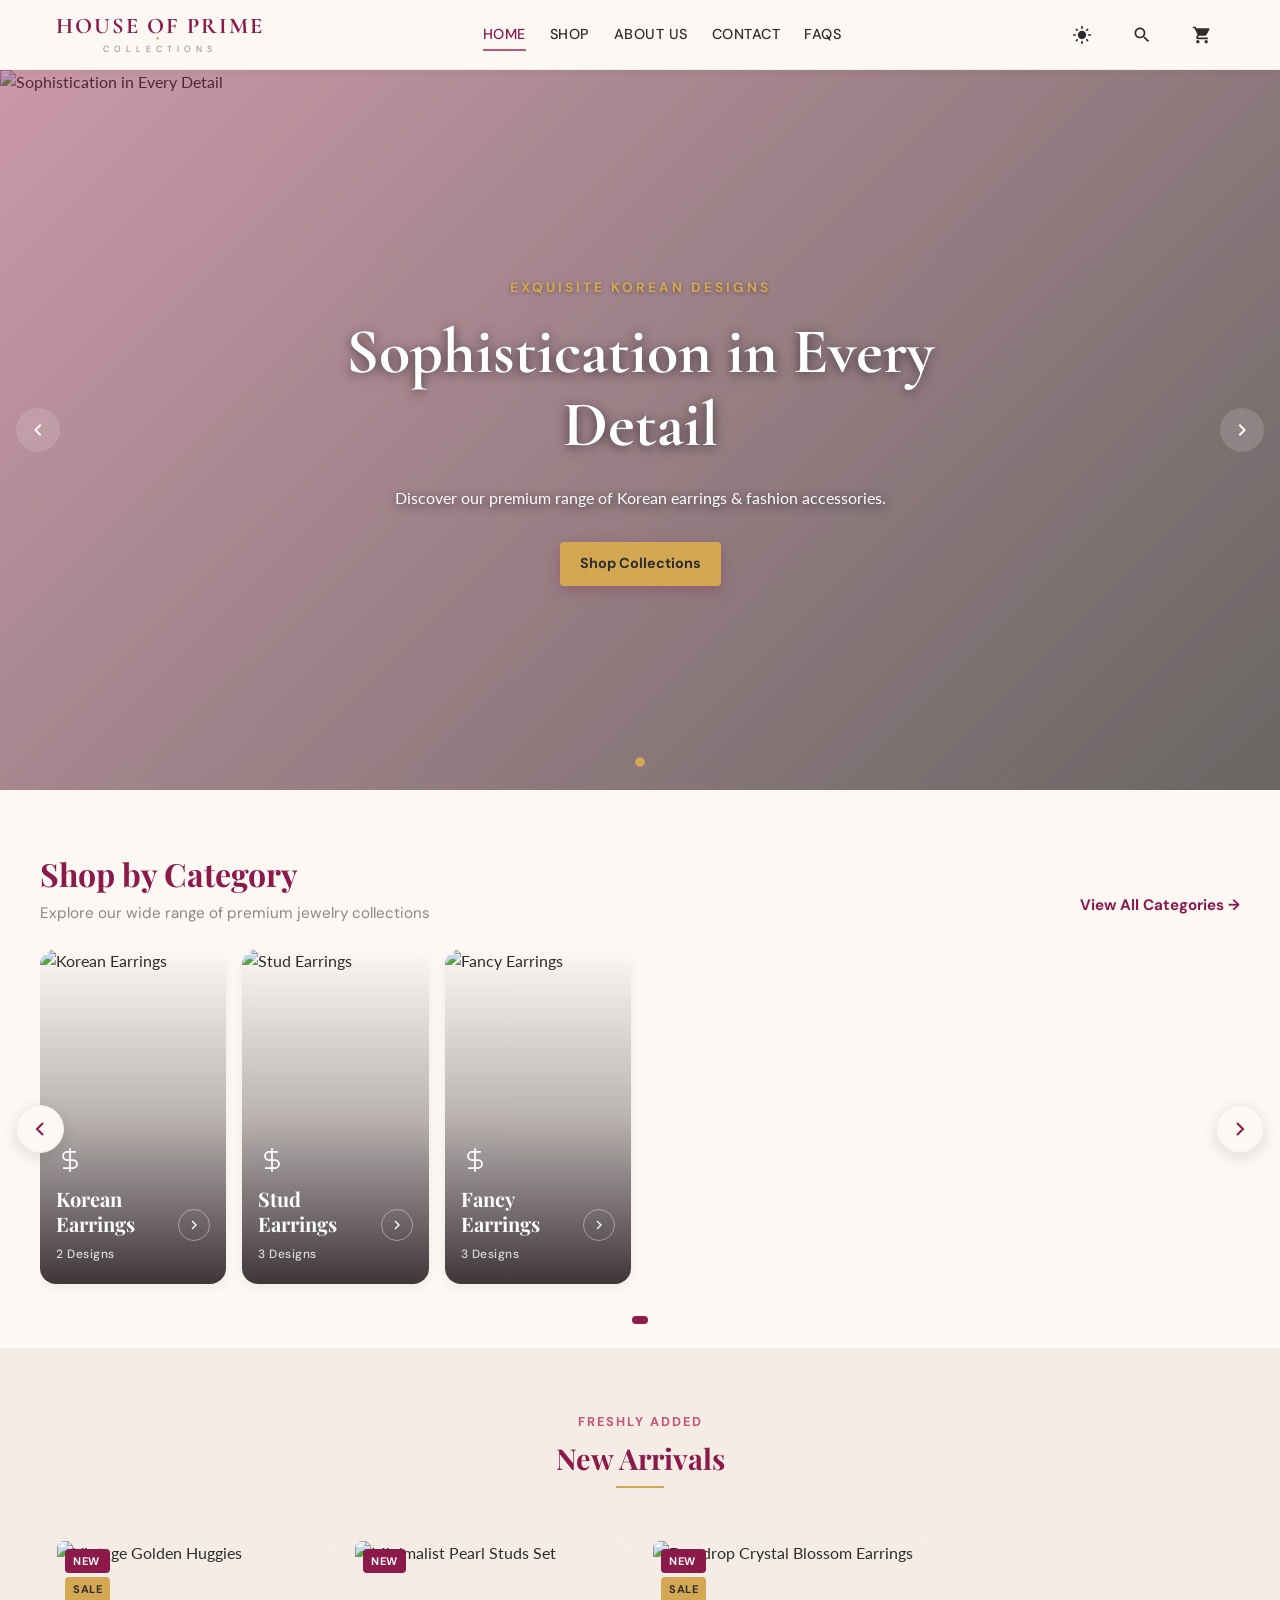
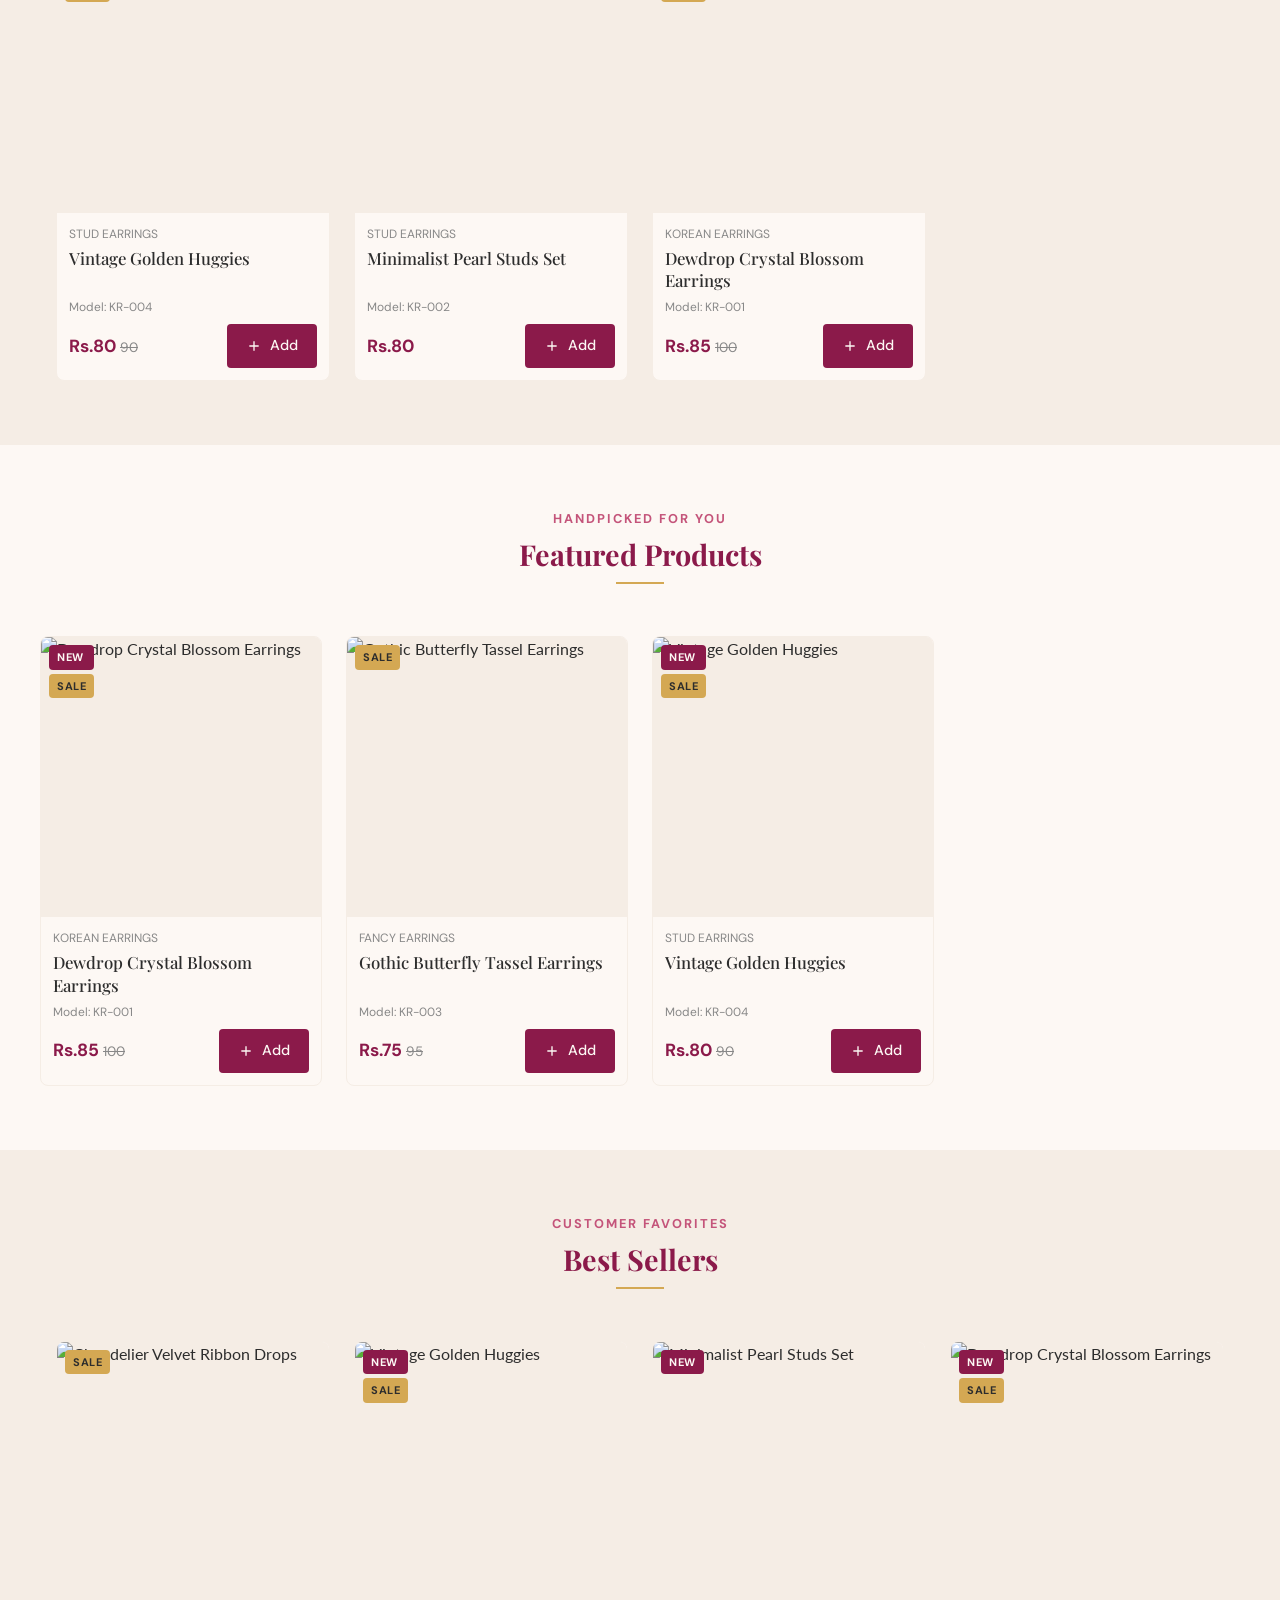
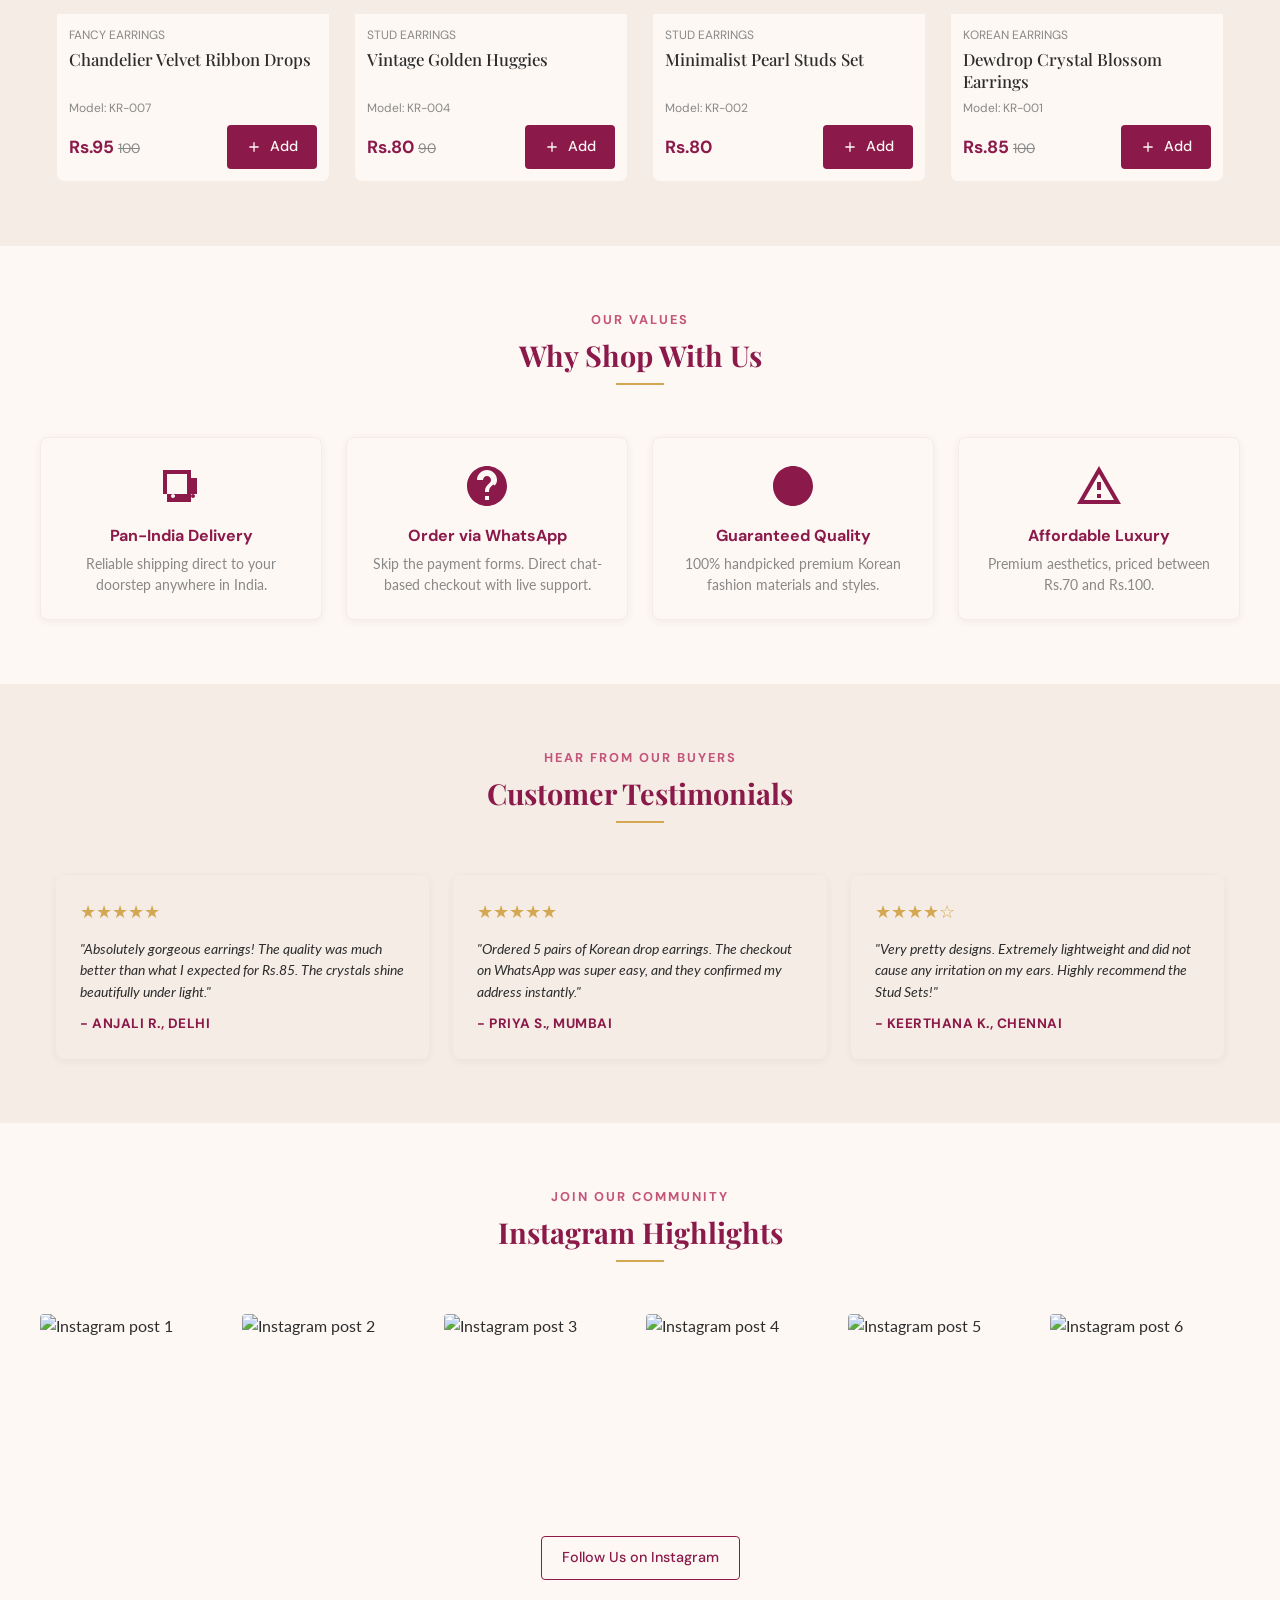
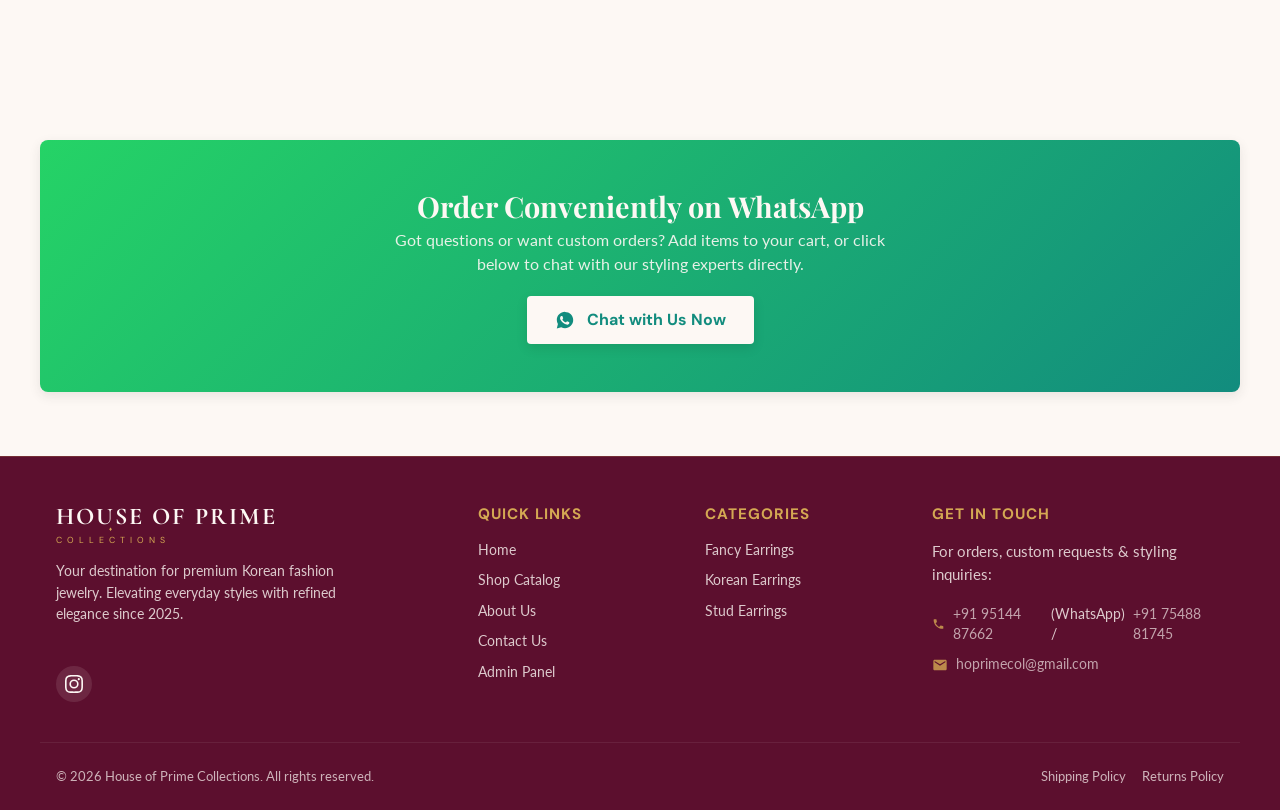
==== commit 28c0dc2c: "Fix floating WhatsApp button covering shop card price/Add button On real phones the usable viewport " ====
--- a/index.html
+++ b/index.html
@@ -20,13 +20,13 @@
   <meta property="og:locale" content="en_IN">
 
   <!-- CSS Style Files -->
-  <link rel="stylesheet" href="css/tokens.css?v=5">
-  <link rel="stylesheet" href="css/reset.css?v=5">
-  <link rel="stylesheet" href="css/global.css?v=5">
-  <link rel="stylesheet" href="css/navbar.css?v=5">
-  <link rel="stylesheet" href="css/footer.css?v=5">
-  <link rel="stylesheet" href="css/components.css?v=5">
-  <link rel="stylesheet" href="css/home.css?v=5">
+  <link rel="stylesheet" href="css/tokens.css?v=7">
+  <link rel="stylesheet" href="css/reset.css?v=7">
+  <link rel="stylesheet" href="css/global.css?v=7">
+  <link rel="stylesheet" href="css/navbar.css?v=7">
+  <link rel="stylesheet" href="css/footer.css?v=7">
+  <link rel="stylesheet" href="css/components.css?v=7">
+  <link rel="stylesheet" href="css/home.css?v=7">
 </head>
 <body>
 
@@ -393,27 +393,27 @@
   </a>
 
   <!-- utils — load first so all page scripts can use them -->
-  <script src="js/utils/sanitize.js?v=5" defer></script>
-  <script src="js/utils/debounce.js?v=5" defer></script>
-  <script src="js/utils/logger.js?v=5" defer></script>
-  <script src="js/theme.js?v=5" defer></script>
-  <script src="js/utils/validator.js?v=5" defer></script>
-  <script src="js/utils/formatter.js?v=5" defer></script>
+  <script src="js/utils/sanitize.js?v=7" defer></script>
+  <script src="js/utils/debounce.js?v=7" defer></script>
+  <script src="js/utils/logger.js?v=7" defer></script>
+  <script src="js/theme.js?v=7" defer></script>
+  <script src="js/utils/validator.js?v=7" defer></script>
+  <script src="js/utils/formatter.js?v=7" defer></script>
   <!-- core scripts -->
     <!-- shared services & ui -->
-  <script src="js/services/ImageService.js?v=5" defer></script>
-  <script src="js/ui/Toast.js?v=5" defer></script>
-  <script src="js/ui/Skeleton.js?v=5" defer></script>
-  <script src="js/ui/ProductCard.js?v=5" defer></script>
+  <script src="js/services/ImageService.js?v=7" defer></script>
+  <script src="js/ui/Toast.js?v=7" defer></script>
+  <script src="js/ui/Skeleton.js?v=7" defer></script>
+  <script src="js/ui/ProductCard.js?v=7" defer></script>
   <!-- core scripts -->
-  <script src="js/config.js?v=5" defer></script>
-  <script src="js/lib/data.js?v=5" defer></script>
-  <script src="js/lib/sheetsWriter.js?v=5" defer></script>
-  <script src="js/services/CartService.js?v=5" defer></script>
-  <script src="js/cart.js?v=5" defer></script>
-  <script src="js/whatsapp.js?v=5" defer></script>
-  <script src="js/site-info.js?v=5" defer></script>
-  <script src="js/home.js?v=5" defer></script>
-  <script src="js/admin-controls.js?v=5" defer></script>
+  <script src="js/config.js?v=7" defer></script>
+  <script src="js/lib/data.js?v=7" defer></script>
+  <script src="js/lib/sheetsWriter.js?v=7" defer></script>
+  <script src="js/services/CartService.js?v=7" defer></script>
+  <script src="js/cart.js?v=7" defer></script>
+  <script src="js/whatsapp.js?v=7" defer></script>
+  <script src="js/site-info.js?v=7" defer></script>
+  <script src="js/home.js?v=7" defer></script>
+  <script src="js/admin-controls.js?v=7" defer></script>
 </body>
 </html>
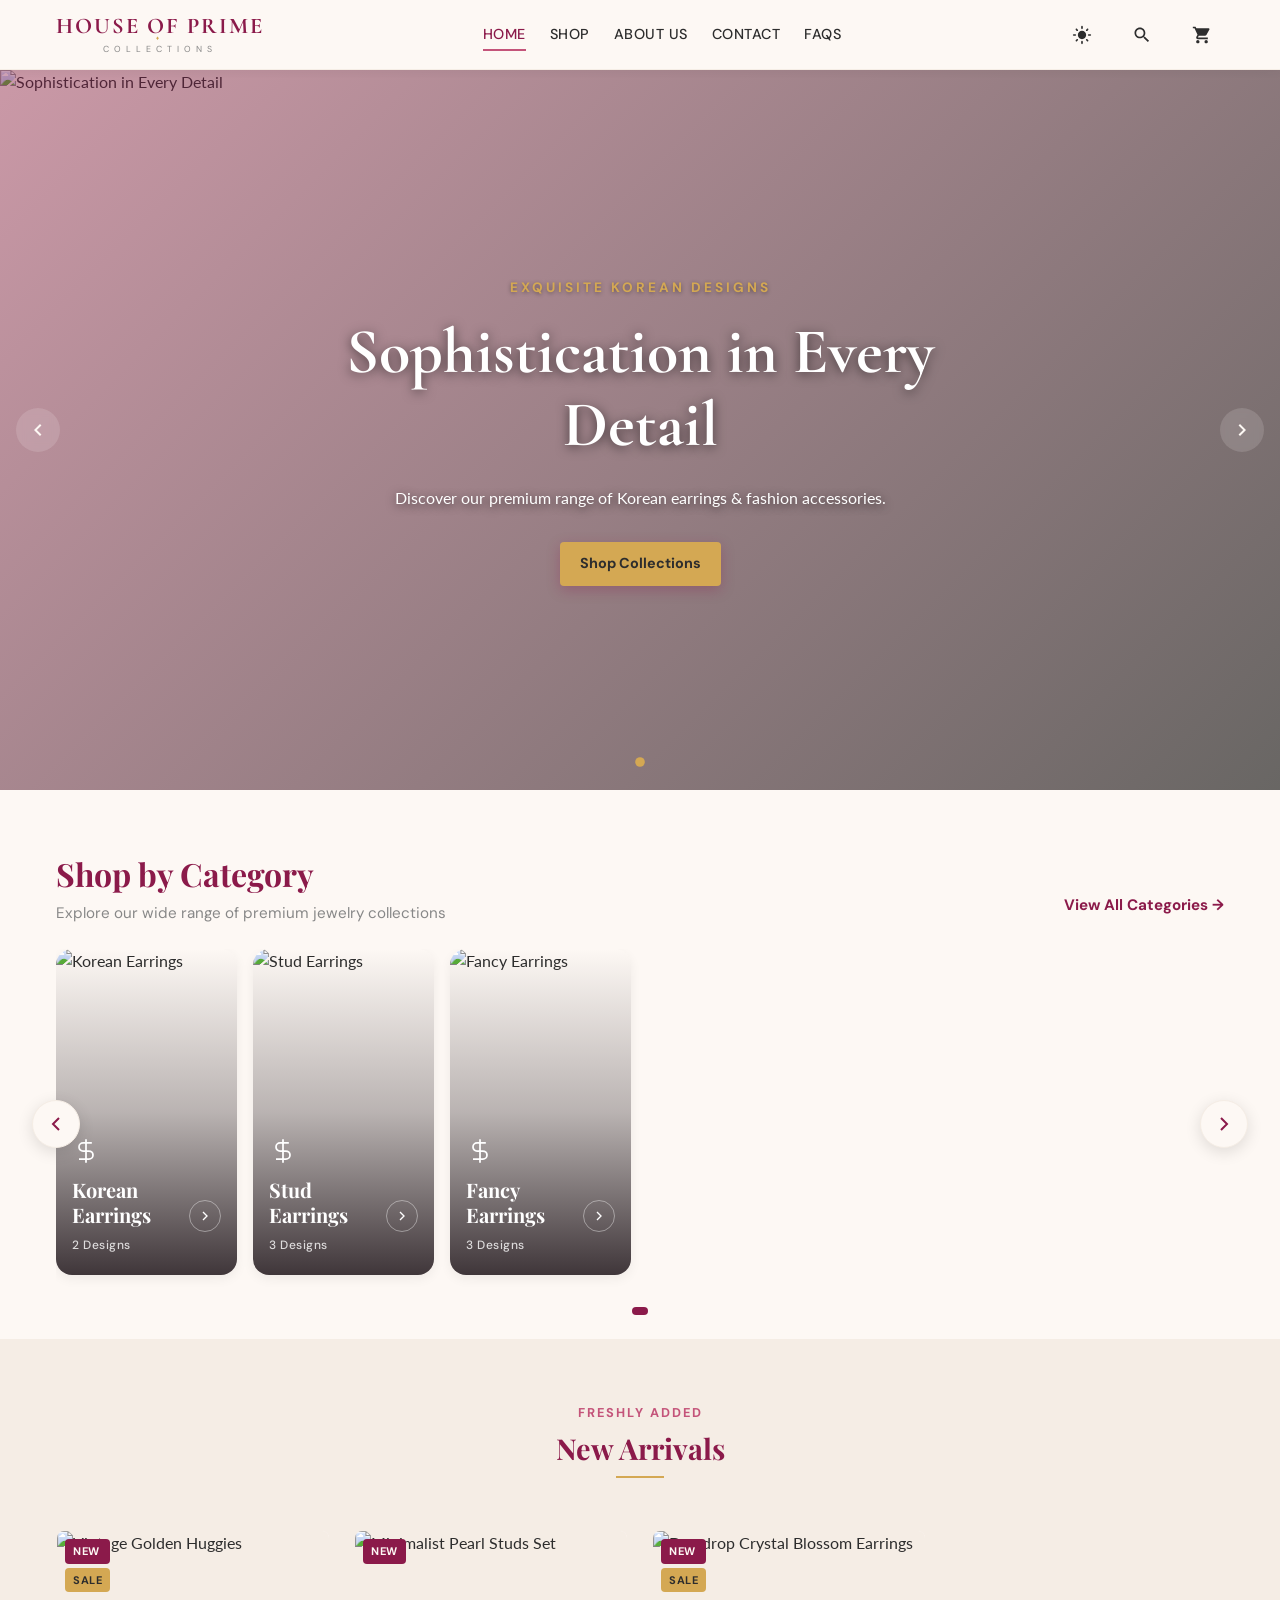
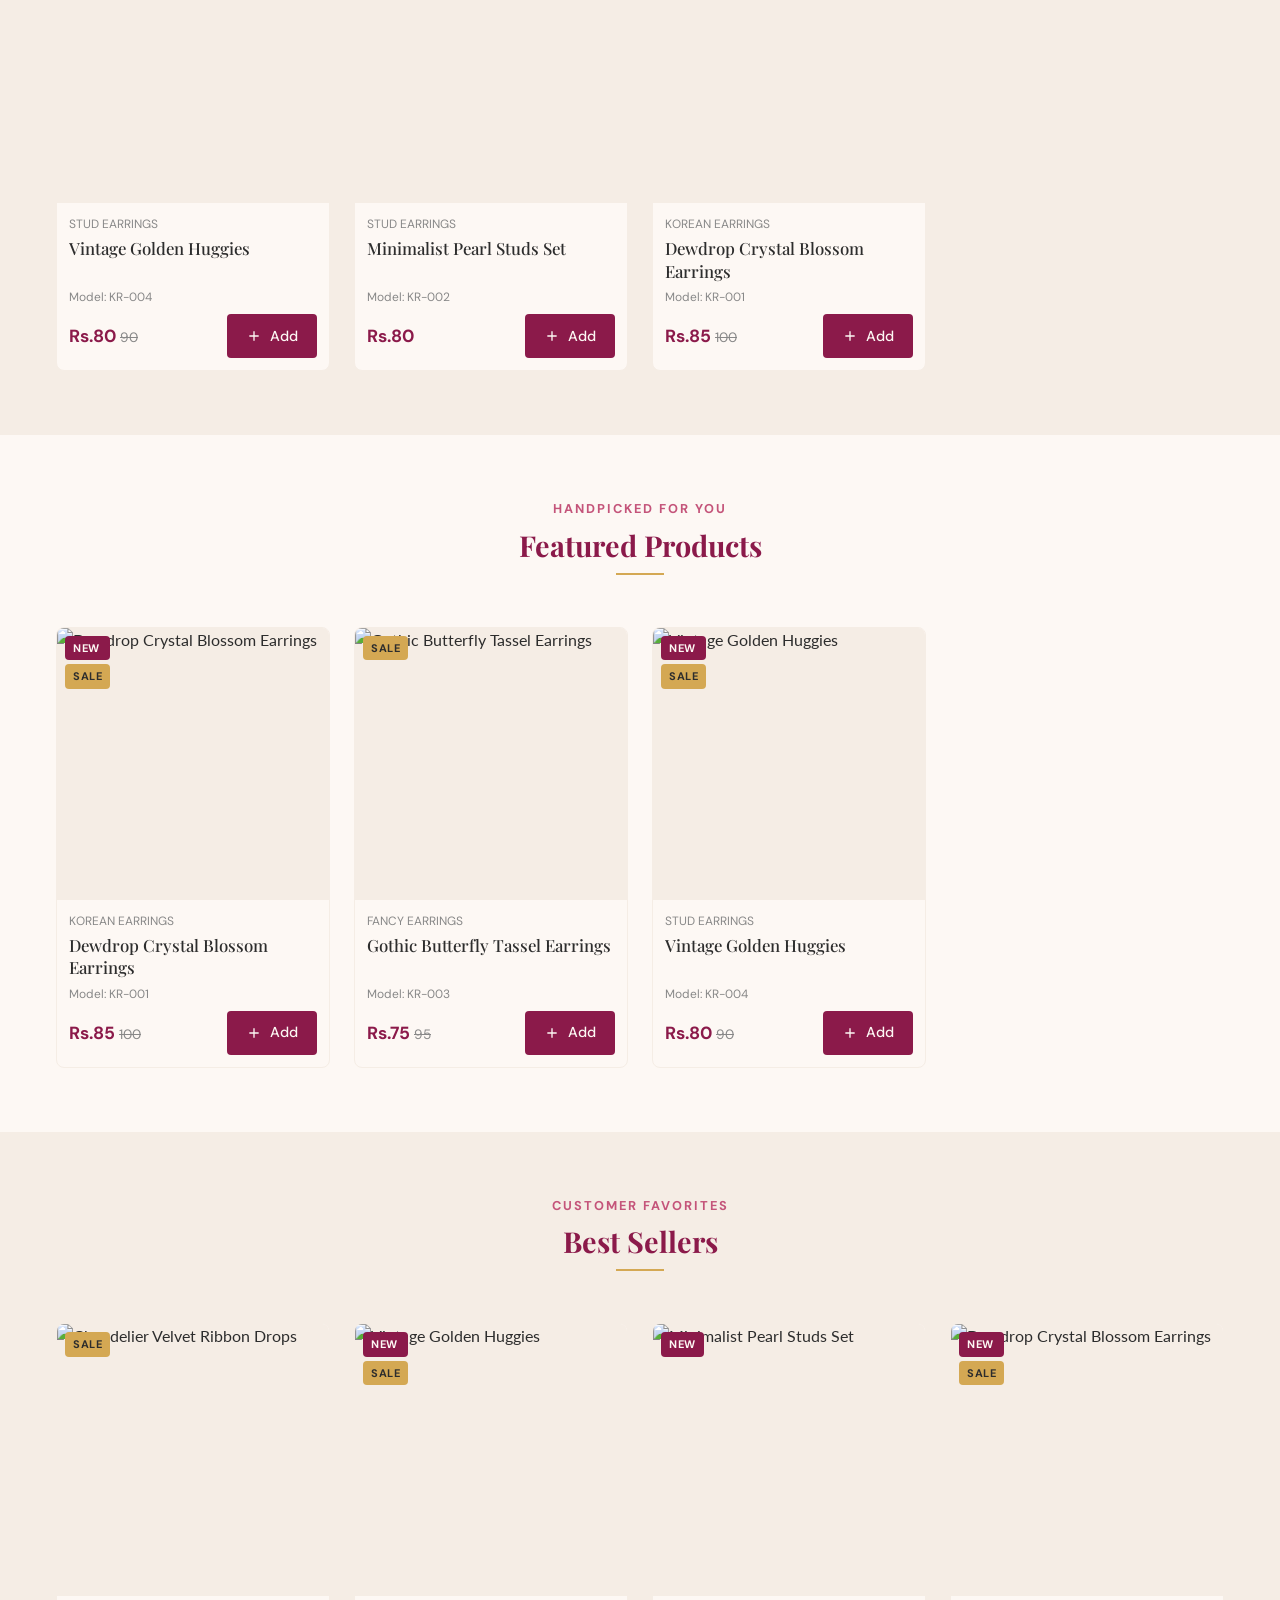
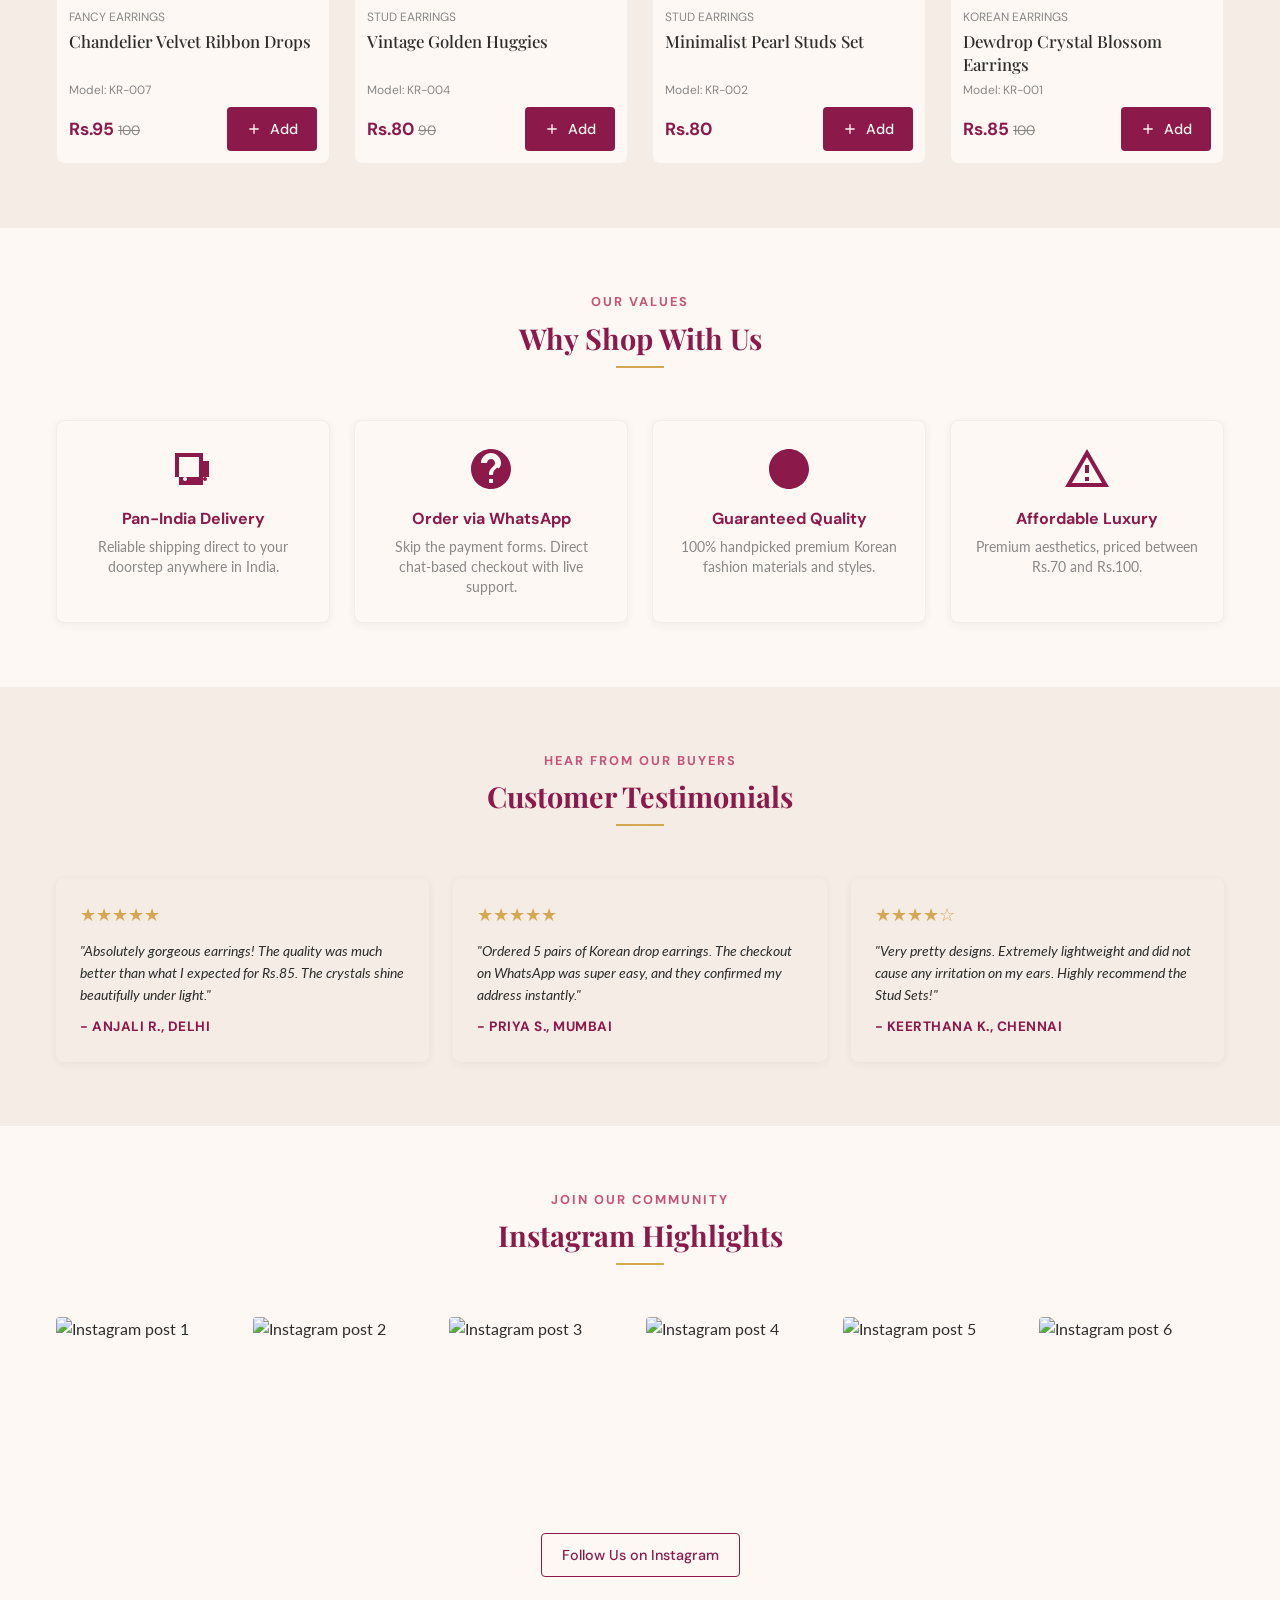
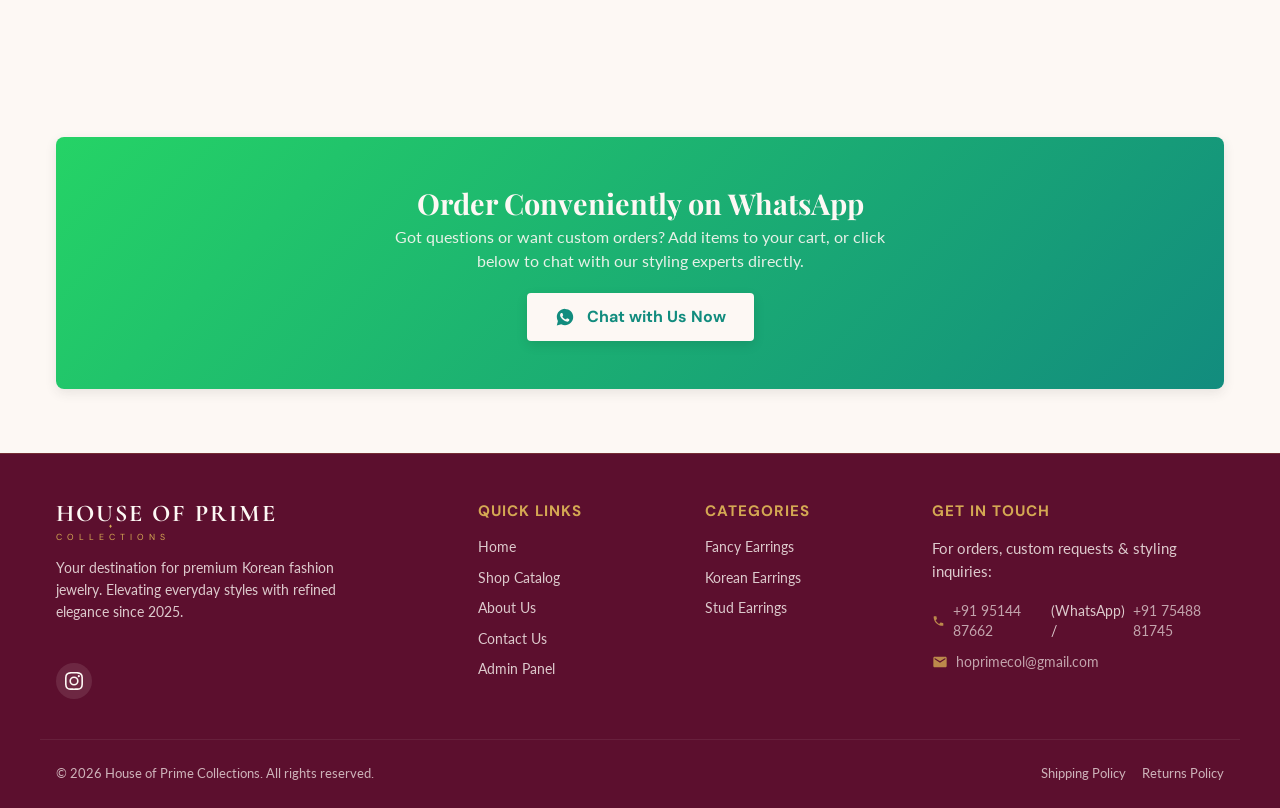
==== commit 81fe4ffb: "Fix home page carousels shifting card 1 off the left edge on mobile Root cause: .section used the sh" ====
--- a/index.html
+++ b/index.html
@@ -20,13 +20,13 @@
   <meta property="og:locale" content="en_IN">
 
   <!-- CSS Style Files -->
-  <link rel="stylesheet" href="css/tokens.css?v=7">
-  <link rel="stylesheet" href="css/reset.css?v=7">
-  <link rel="stylesheet" href="css/global.css?v=7">
-  <link rel="stylesheet" href="css/navbar.css?v=7">
-  <link rel="stylesheet" href="css/footer.css?v=7">
-  <link rel="stylesheet" href="css/components.css?v=7">
-  <link rel="stylesheet" href="css/home.css?v=7">
+  <link rel="stylesheet" href="css/tokens.css?v=10">
+  <link rel="stylesheet" href="css/reset.css?v=10">
+  <link rel="stylesheet" href="css/global.css?v=10">
+  <link rel="stylesheet" href="css/navbar.css?v=10">
+  <link rel="stylesheet" href="css/footer.css?v=10">
+  <link rel="stylesheet" href="css/components.css?v=10">
+  <link rel="stylesheet" href="css/home.css?v=10">
 </head>
 <body>
 
@@ -393,27 +393,27 @@
   </a>
 
   <!-- utils — load first so all page scripts can use them -->
-  <script src="js/utils/sanitize.js?v=7" defer></script>
-  <script src="js/utils/debounce.js?v=7" defer></script>
-  <script src="js/utils/logger.js?v=7" defer></script>
-  <script src="js/theme.js?v=7" defer></script>
-  <script src="js/utils/validator.js?v=7" defer></script>
-  <script src="js/utils/formatter.js?v=7" defer></script>
+  <script src="js/utils/sanitize.js?v=10" defer></script>
+  <script src="js/utils/debounce.js?v=10" defer></script>
+  <script src="js/utils/logger.js?v=10" defer></script>
+  <script src="js/theme.js?v=10" defer></script>
+  <script src="js/utils/validator.js?v=10" defer></script>
+  <script src="js/utils/formatter.js?v=10" defer></script>
   <!-- core scripts -->
     <!-- shared services & ui -->
-  <script src="js/services/ImageService.js?v=7" defer></script>
-  <script src="js/ui/Toast.js?v=7" defer></script>
-  <script src="js/ui/Skeleton.js?v=7" defer></script>
-  <script src="js/ui/ProductCard.js?v=7" defer></script>
+  <script src="js/services/ImageService.js?v=10" defer></script>
+  <script src="js/ui/Toast.js?v=10" defer></script>
+  <script src="js/ui/Skeleton.js?v=10" defer></script>
+  <script src="js/ui/ProductCard.js?v=10" defer></script>
   <!-- core scripts -->
-  <script src="js/config.js?v=7" defer></script>
-  <script src="js/lib/data.js?v=7" defer></script>
-  <script src="js/lib/sheetsWriter.js?v=7" defer></script>
-  <script src="js/services/CartService.js?v=7" defer></script>
-  <script src="js/cart.js?v=7" defer></script>
-  <script src="js/whatsapp.js?v=7" defer></script>
-  <script src="js/site-info.js?v=7" defer></script>
-  <script src="js/home.js?v=7" defer></script>
-  <script src="js/admin-controls.js?v=7" defer></script>
+  <script src="js/config.js?v=10" defer></script>
+  <script src="js/lib/data.js?v=10" defer></script>
+  <script src="js/lib/sheetsWriter.js?v=10" defer></script>
+  <script src="js/services/CartService.js?v=10" defer></script>
+  <script src="js/cart.js?v=10" defer></script>
+  <script src="js/whatsapp.js?v=10" defer></script>
+  <script src="js/site-info.js?v=10" defer></script>
+  <script src="js/home.js?v=10" defer></script>
+  <script src="js/admin-controls.js?v=10" defer></script>
 </body>
 </html>
--- a/css/components.css
+++ b/css/components.css
@@ -190,6 +190,14 @@
   font-weight: 700;
   font-size: 1.1rem;
   color: var(--primary-rose);
+  /* Same graceful-truncation safety net as .price-display__old -- a hard
+     overflow:hidden clip with no ellipsis reads as a rendering bug (e.g. a
+     clipped "0" looking like a "C"); an ellipsis at least signals on
+     purpose if a price value is ever wide enough to not fully fit. */
+  overflow: hidden;
+  text-overflow: ellipsis;
+  white-space: nowrap;
+  min-width: 0;
 }
 
 .price-display__old {
--- a/css/home.css
+++ b/css/home.css
@@ -162,7 +162,16 @@
 
 /* --- SECTION GENERAL --- */
 .section {
-  padding: 64px 0;
+  /* Longhand on purpose -- several sections carry both "section" and
+     "container" classes on the same element (e.g. <section class="section
+     container">). The old `padding: 64px 0` shorthand set padding-left/
+     right to 0 as part of that shorthand, silently overriding .container's
+     16px horizontal padding since this rule loads after it. That zeroed
+     the section's horizontal inset, which combined with a child carousel's
+     `margin: 0 -16px` edge-to-edge trick to push the whole row (and its
+     first card) 16px past the left edge of the screen. */
+  padding-top: 64px;
+  padding-bottom: 64px;
 }
 
 .section--cream {
@@ -460,6 +469,11 @@
   .categories-carousel {
     margin: 0 -16px;
     padding: 0 16px 24px 16px;
+    /* See .product-row below -- same scroll-snap + padding combination that
+       can leave the container's initial scrollLeft at 16px instead of 0,
+       shifting card 1 off the left edge of the screen on load. */
+    scroll-padding-left: 16px;
+    scroll-padding-right: 16px;
   }
   
   .cat-card {
@@ -486,6 +500,15 @@
     display: flex;
     overflow-x: auto;
     scroll-snap-type: x mandatory;
+    /* Without this, Chrome's snap-position calculation on load ignores the
+       row's own padding-left and treats the first card's un-padded edge as
+       the "start" snap point -- initializing scrollLeft to 16px (the
+       padding amount) instead of 0, which shifted card 1 that same 16px to
+       the left, off the edge of the screen, before the user ever touched
+       the carousel. scroll-padding tells the snap algorithm where the real
+       edge is. */
+    scroll-padding-left: 16px;
+    scroll-padding-right: 16px;
     gap: 16px;
     padding-bottom: 16px;
     margin: 0 -16px;
@@ -493,7 +516,7 @@
     padding-right: 16px;
     scrollbar-width: none; /* Hide scrollbar for Firefox */
   }
-  
+
   .product-row::-webkit-scrollbar {
     display: none; /* Hide scrollbar for Chrome/Safari */
   }
@@ -584,6 +607,11 @@
     display: flex;
     overflow-x: auto;
     scroll-snap-type: x mandatory;
+    /* See .product-row above -- same scroll-snap + padding combination that
+       can leave the container's initial scrollLeft at 16px instead of 0,
+       shifting card 1 off the left edge of the screen on load. */
+    scroll-padding-left: 16px;
+    scroll-padding-right: 16px;
     gap: 16px;
     margin: 0 -16px;
     padding: 0 16px 16px;
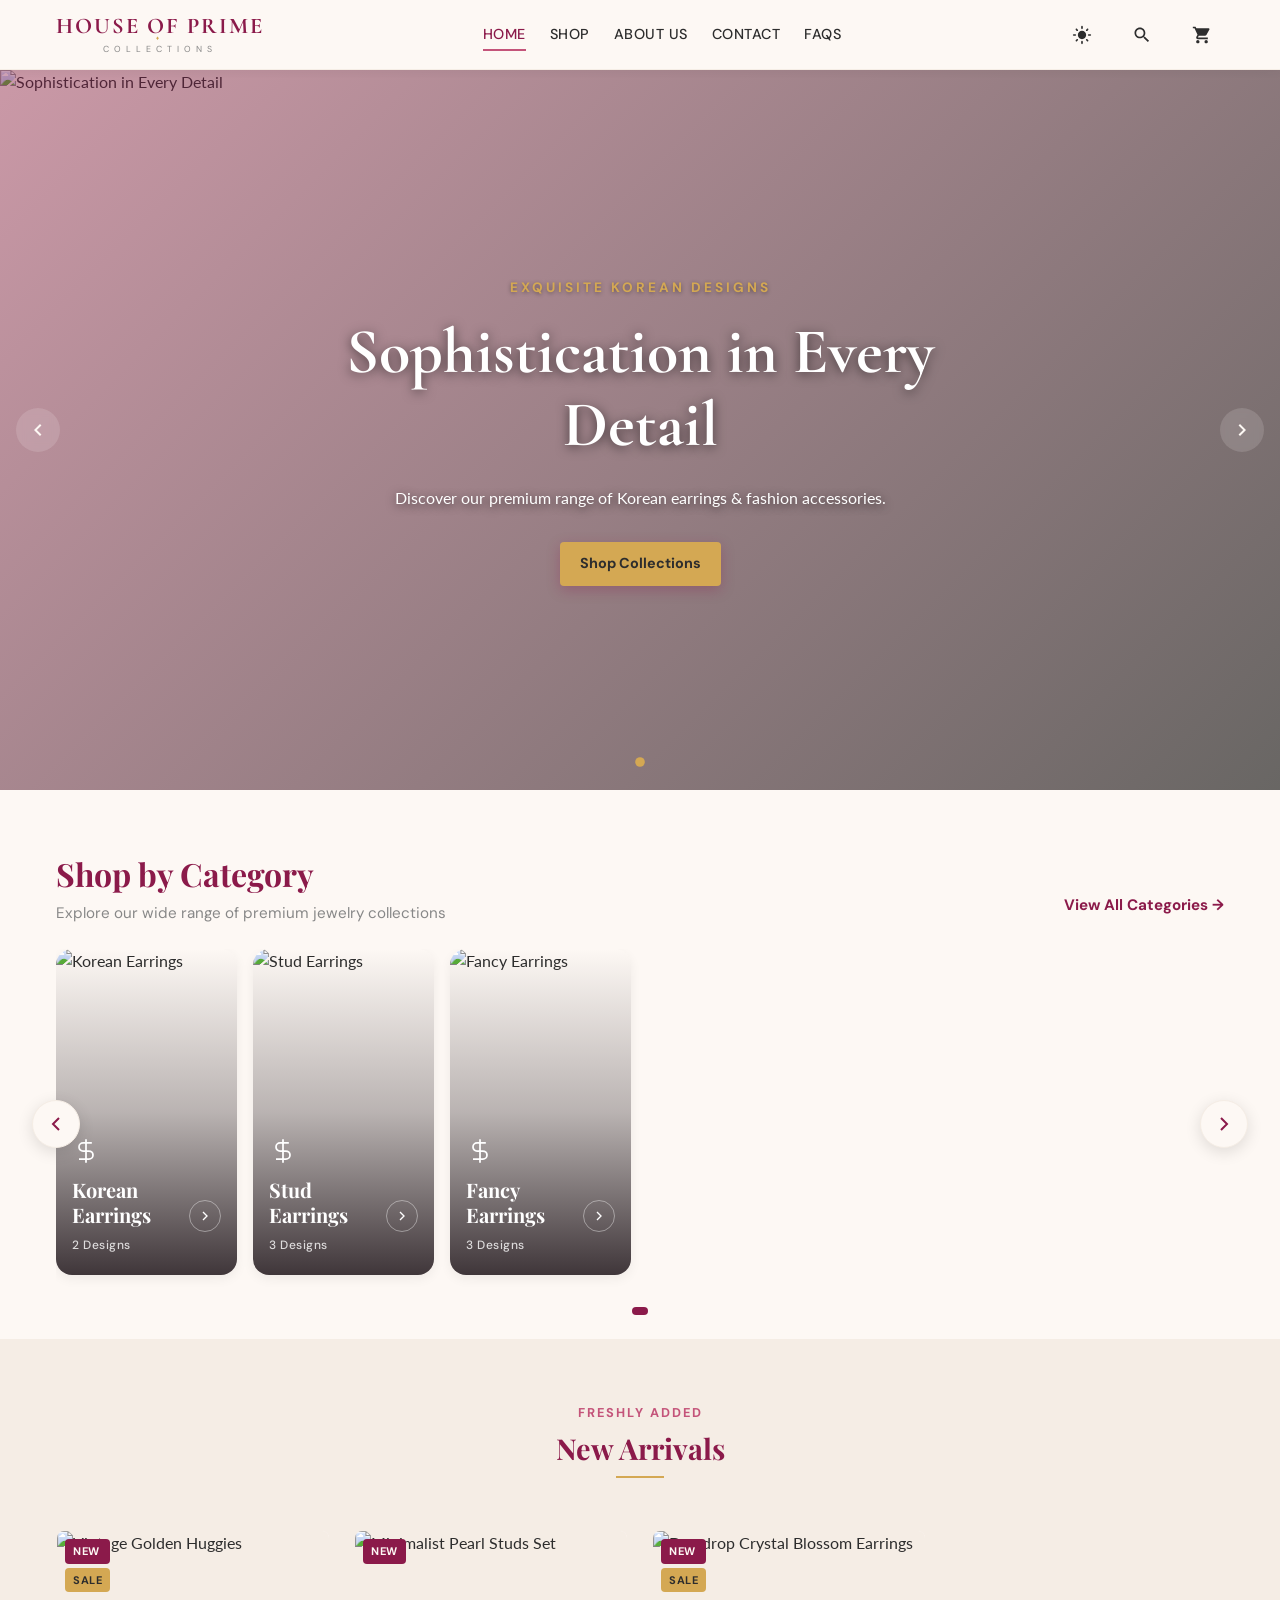
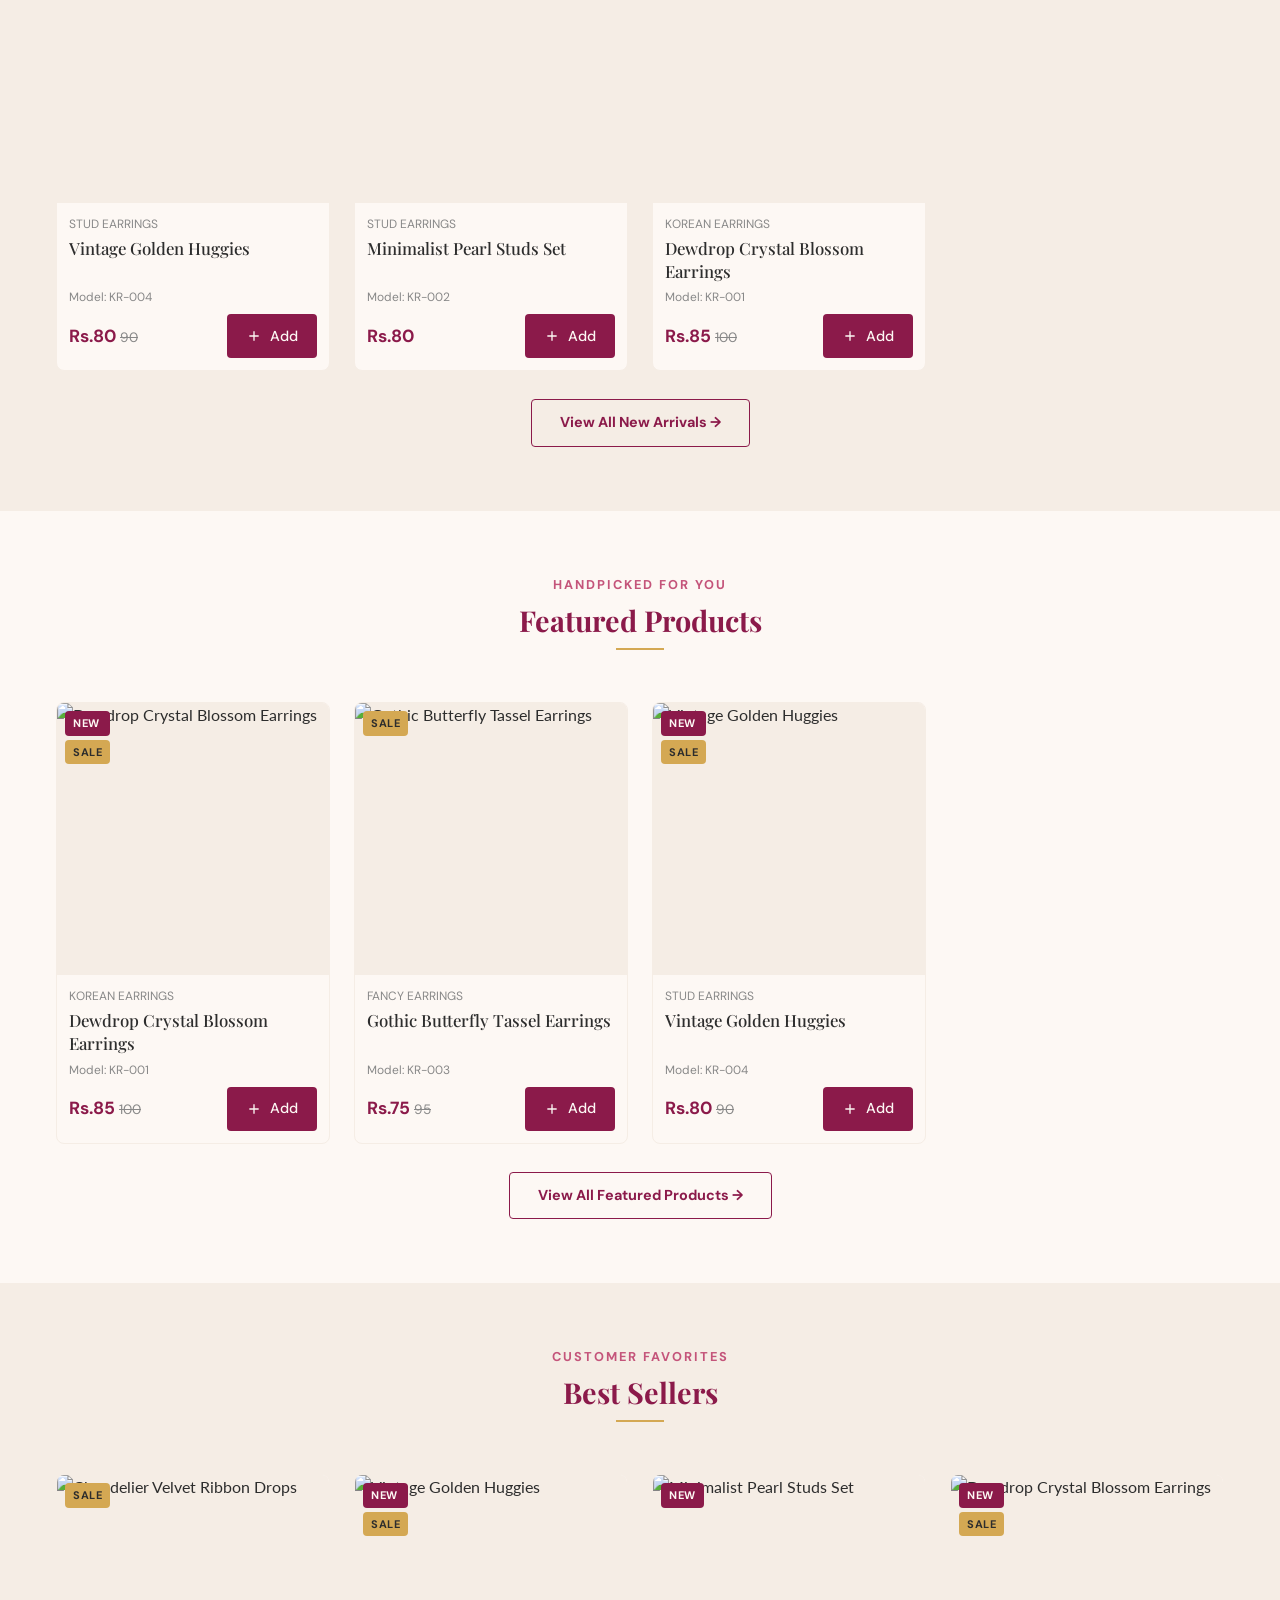
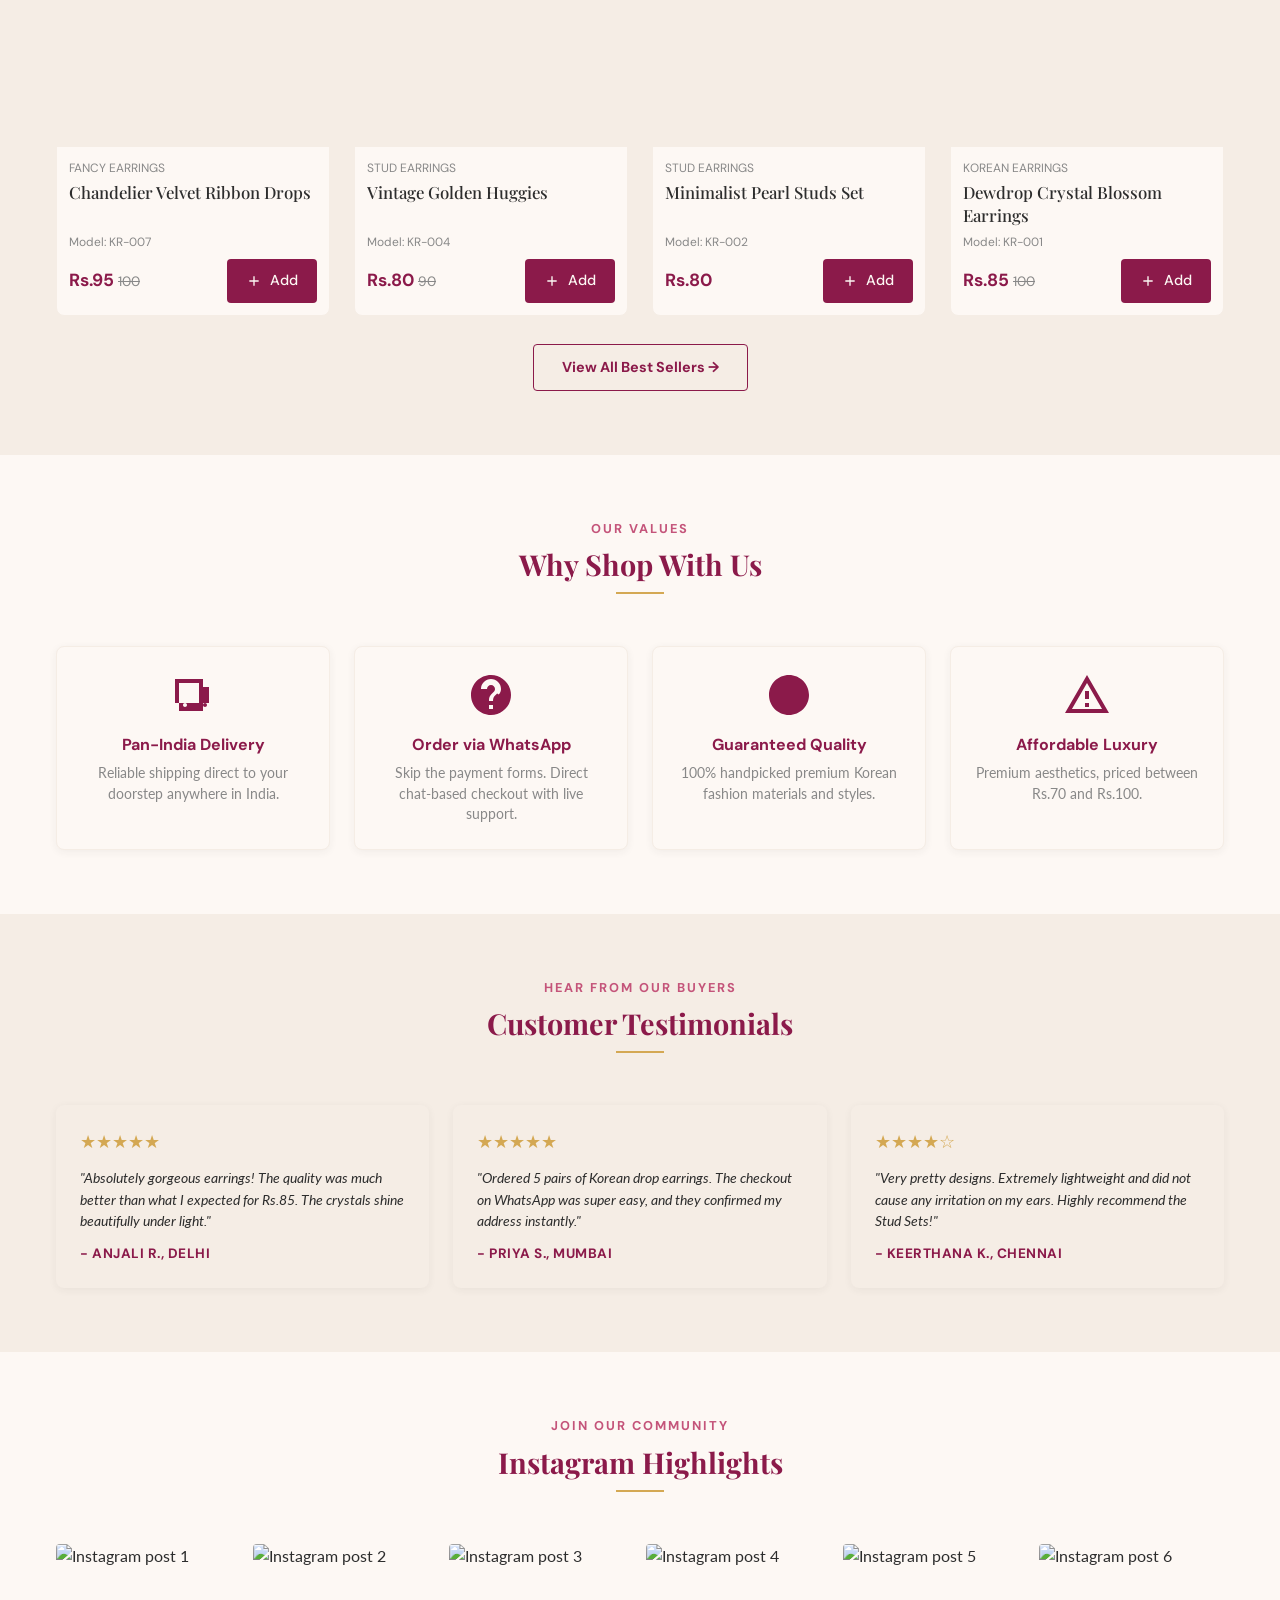
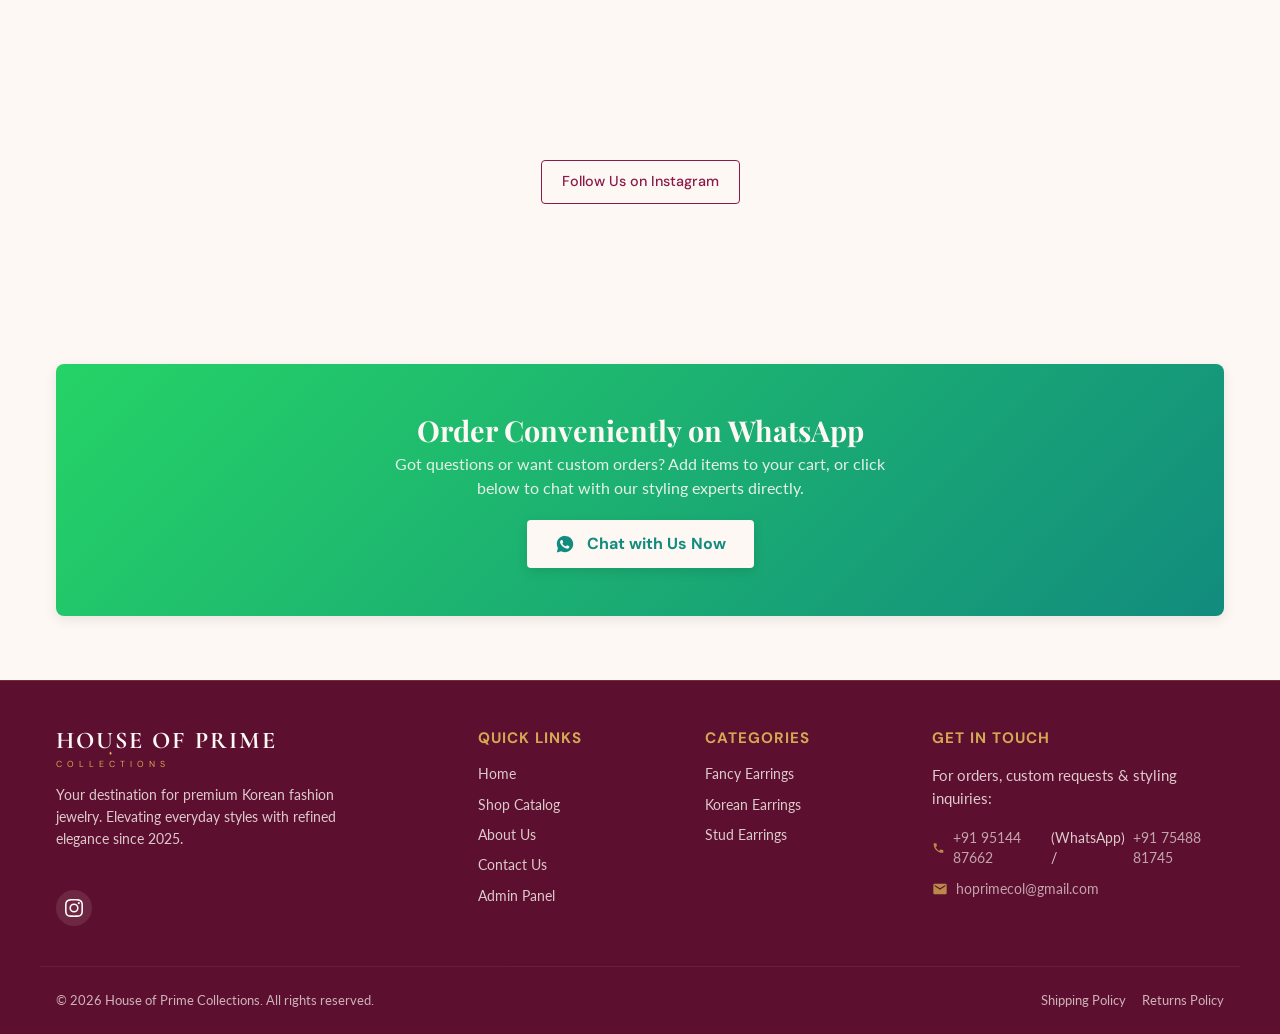
==== commit 8e2afa3a: "Add "View All" links to New Arrivals, Featured, and Best Sellers rows Each row now links to the shop" ====
--- a/index.html
+++ b/index.html
@@ -20,13 +20,13 @@
   <meta property="og:locale" content="en_IN">
 
   <!-- CSS Style Files -->
-  <link rel="stylesheet" href="css/tokens.css?v=10">
-  <link rel="stylesheet" href="css/reset.css?v=10">
-  <link rel="stylesheet" href="css/global.css?v=10">
-  <link rel="stylesheet" href="css/navbar.css?v=10">
-  <link rel="stylesheet" href="css/footer.css?v=10">
-  <link rel="stylesheet" href="css/components.css?v=10">
-  <link rel="stylesheet" href="css/home.css?v=10">
+  <link rel="stylesheet" href="css/tokens.css?v=12">
+  <link rel="stylesheet" href="css/reset.css?v=12">
+  <link rel="stylesheet" href="css/global.css?v=12">
+  <link rel="stylesheet" href="css/navbar.css?v=12">
+  <link rel="stylesheet" href="css/footer.css?v=12">
+  <link rel="stylesheet" href="css/components.css?v=12">
+  <link rel="stylesheet" href="css/home.css?v=12">
 </head>
 <body>
 
@@ -139,6 +139,7 @@
         <div class="product-row" id="new-arrivals-row">
           <!-- Loaded Dynamically by JS -->
         </div>
+        <a href="shop.html?sort=newest" class="section__view-all-btn">View All New Arrivals &rarr;</a>
       </div>
     </section>
 
@@ -151,6 +152,7 @@
       <div class="product-row" id="featured-row">
         <!-- Loaded Dynamically by JS -->
       </div>
+      <a href="shop.html?sort=featured" class="section__view-all-btn">View All Featured Products &rarr;</a>
     </section>
 
     <!-- BEST SELLERS -->
@@ -163,6 +165,7 @@
         <div class="product-row" id="best-sellers-row">
           <!-- Loaded Dynamically by JS -->
         </div>
+        <a href="shop.html?sort=best" class="section__view-all-btn">View All Best Sellers &rarr;</a>
       </div>
     </section>
 
@@ -393,27 +396,27 @@
   </a>
 
   <!-- utils — load first so all page scripts can use them -->
-  <script src="js/utils/sanitize.js?v=10" defer></script>
-  <script src="js/utils/debounce.js?v=10" defer></script>
-  <script src="js/utils/logger.js?v=10" defer></script>
-  <script src="js/theme.js?v=10" defer></script>
-  <script src="js/utils/validator.js?v=10" defer></script>
-  <script src="js/utils/formatter.js?v=10" defer></script>
+  <script src="js/utils/sanitize.js?v=12" defer></script>
+  <script src="js/utils/debounce.js?v=12" defer></script>
+  <script src="js/utils/logger.js?v=12" defer></script>
+  <script src="js/theme.js?v=12" defer></script>
+  <script src="js/utils/validator.js?v=12" defer></script>
+  <script src="js/utils/formatter.js?v=12" defer></script>
   <!-- core scripts -->
     <!-- shared services & ui -->
-  <script src="js/services/ImageService.js?v=10" defer></script>
-  <script src="js/ui/Toast.js?v=10" defer></script>
-  <script src="js/ui/Skeleton.js?v=10" defer></script>
-  <script src="js/ui/ProductCard.js?v=10" defer></script>
+  <script src="js/services/ImageService.js?v=12" defer></script>
+  <script src="js/ui/Toast.js?v=12" defer></script>
+  <script src="js/ui/Skeleton.js?v=12" defer></script>
+  <script src="js/ui/ProductCard.js?v=12" defer></script>
   <!-- core scripts -->
-  <script src="js/config.js?v=10" defer></script>
-  <script src="js/lib/data.js?v=10" defer></script>
-  <script src="js/lib/sheetsWriter.js?v=10" defer></script>
-  <script src="js/services/CartService.js?v=10" defer></script>
-  <script src="js/cart.js?v=10" defer></script>
-  <script src="js/whatsapp.js?v=10" defer></script>
-  <script src="js/site-info.js?v=10" defer></script>
-  <script src="js/home.js?v=10" defer></script>
-  <script src="js/admin-controls.js?v=10" defer></script>
+  <script src="js/config.js?v=12" defer></script>
+  <script src="js/lib/data.js?v=12" defer></script>
+  <script src="js/lib/sheetsWriter.js?v=12" defer></script>
+  <script src="js/services/CartService.js?v=12" defer></script>
+  <script src="js/cart.js?v=12" defer></script>
+  <script src="js/whatsapp.js?v=12" defer></script>
+  <script src="js/site-info.js?v=12" defer></script>
+  <script src="js/home.js?v=12" defer></script>
+  <script src="js/admin-controls.js?v=12" defer></script>
 </body>
 </html>
--- a/css/components.css
+++ b/css/components.css
@@ -623,6 +623,23 @@
   object-fit: cover;
   border: 1px solid var(--velvet-cream);
   background-color: var(--velvet-cream);
+  flex-shrink: 0;
+}
+
+@media (max-width: 480px) {
+  /* On a narrow modal, a preview image (especially the banner form's wide
+     120x60 one) plus a 16px gap left very little width for the native file
+     input, which truncated its own "Choose file / No file chosen" label.
+     Stack them instead so the file input gets the modal's full width, same
+     as every other field. */
+  .admin-modal__img-row {
+    flex-direction: column;
+    align-items: flex-start;
+  }
+
+  .admin-modal__img-row .admin-form-input {
+    width: 100%;
+  }
 }
 
 /* Buttons */
@@ -634,7 +651,11 @@
      buttons scroll out of view and clicks land on whatever's behind them. */
   position: sticky;
   bottom: 0;
-  margin: 12px -28px -28px;
+  /* 24px top margin (was 12px) -- forms whose last field sits directly
+     above this footer (e.g. the banner form's Display Order) were only
+     clearing it by a couple of px even scrolled all the way down, so the
+     field and the sticky bar visually ran into each other. */
+  margin: 24px -28px -28px;
   padding: 12px 28px 28px;
   background-color: var(--ivory-white);
   border-top: 1px solid var(--velvet-cream);
--- a/css/home.css
+++ b/css/home.css
@@ -487,6 +487,34 @@
   display: grid;
   grid-template-columns: repeat(4, 1fr);
   gap: 24px;
+}
+
+.section__view-all-btn {
+  display: block;
+  width: fit-content;
+  margin: 28px auto 0;
+  padding: 12px 28px;
+  border: 1px solid var(--primary-rose);
+  border-radius: var(--radius-button);
+  color: var(--primary-rose);
+  font-family: var(--font-ui);
+  font-weight: 700;
+  font-size: 0.9rem;
+  text-decoration: none;
+  text-align: center;
+  transition: background-color var(--transition-fast), color var(--transition-fast);
+}
+
+.section__view-all-btn:hover {
+  background-color: var(--primary-rose);
+  color: var(--text-on-accent);
+}
+
+@media (max-width: 480px) {
+  .section__view-all-btn {
+    width: 100%;
+    margin-top: 20px;
+  }
 }
 
 @media (max-width: 992px) {
